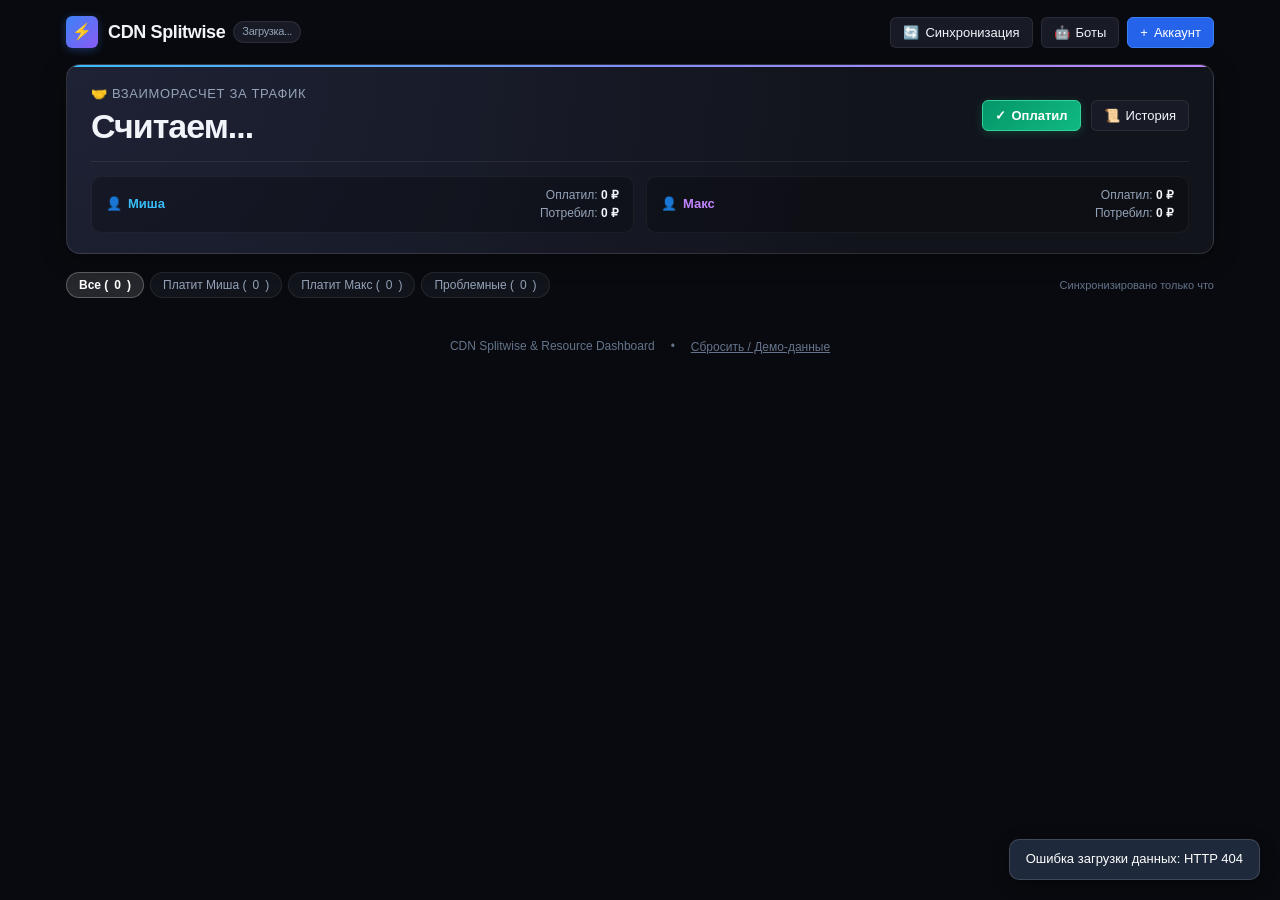
==== app/static/index.html @ 2ca93904 "feat: initial release of CDN Splitwise & Resource Dashboard" ====
<!DOCTYPE html>
<html lang="ru">
<head>
  <meta charset="UTF-8">
  <meta name="viewport" content="width=device-width, initial-scale=1.0, maximum-scale=1.0, user-scalable=no">
  <title>CDN Splitwise & Resource Dashboard</title>
  <style>
    :root {
      --bg: #090a0f;
      --card-bg: #12141c;
      --card-subtle: #181b26;
      --border: rgba(255, 255, 255, 0.08);
      --border-hover: rgba(255, 255, 255, 0.16);
      --text: #f1f5f9;
      --text-muted: #94a3b8;
      --text-dim: #64748b;
      --misha: #38bdf8;
      --misha-bg: rgba(56, 189, 248, 0.12);
      --misha-border: rgba(56, 189, 248, 0.3);
      --max: #c084fc;
      --max-bg: rgba(192, 132, 252, 0.12);
      --max-border: rgba(192, 132, 252, 0.3);
      --split: #94a3b8;
      --split-bg: rgba(148, 163, 184, 0.12);
      --green: #22c55e;
      --green-bg: rgba(34, 197, 94, 0.12);
      --red: #ef4444;
      --red-bg: rgba(239, 68, 68, 0.12);
      --amber: #f59e0b;
      --amber-bg: rgba(245, 158, 11, 0.12);
      --radius-sm: 6px;
      --radius-md: 10px;
      --radius-lg: 14px;
      --font-mono: ui-monospace, SFMono-Regular, Menlo, Monaco, Consolas, monospace;
    }

    * {
      box-sizing: border-box;
      margin: 0;
      padding: 0;
      -webkit-tap-highlight-color: transparent;
    }

    body {
      background-color: var(--bg);
      color: var(--text);
      font-family: -apple-system, BlinkMacSystemFont, "Segoe UI", Roboto, Helvetica, Arial, sans-serif;
      font-size: 14px;
      line-height: 1.45;
      min-height: 100vh;
      display: flex;
      flex-direction: column;
      overflow-x: hidden;
    }

    .num {
      font-variant-numeric: tabular-nums;
      font-feature-settings: "tnum";
    }

    /* Container */
    .app-container {
      max-width: 1180px;
      margin: 0 auto;
      padding: 16px;
      width: 100%;
      flex: 1;
    }

    @media (max-width: 640px) {
      .app-container {
        padding: 10px;
      }
    }

    /* Header */
    header {
      display: flex;
      justify-content: space-between;
      align-items: center;
      margin-bottom: 16px;
      gap: 12px;
      flex-wrap: wrap;
    }

    .brand {
      display: flex;
      align-items: center;
      gap: 10px;
    }

    .brand-icon {
      width: 32px;
      height: 32px;
      border-radius: var(--radius-sm);
      background: linear-gradient(135deg, #3b82f6, #8b5cf6);
      display: flex;
      align-items: center;
      justify-content: center;
      font-weight: 700;
      font-size: 16px;
      color: #fff;
      box-shadow: 0 2px 8px rgba(59, 130, 246, 0.35);
    }

    .brand-title {
      font-size: 18px;
      font-weight: 700;
      letter-spacing: -0.02em;
      display: flex;
      align-items: center;
      gap: 8px;
    }

    .brand-badge {
      font-size: 11px;
      font-weight: 500;
      background: var(--card-subtle);
      border: 1px solid var(--border);
      color: var(--text-muted);
      padding: 2px 8px;
      border-radius: 12px;
    }

    .header-actions {
      display: flex;
      align-items: center;
      gap: 8px;
    }

    button {
      background: var(--card-subtle);
      color: var(--text);
      border: 1px solid var(--border);
      border-radius: var(--radius-sm);
      padding: 7px 12px;
      font-size: 13px;
      font-weight: 500;
      cursor: pointer;
      display: inline-flex;
      align-items: center;
      gap: 6px;
      transition: all 0.15s ease;
      white-space: nowrap;
      user-select: none;
    }

    button:hover {
      background: rgba(255, 255, 255, 0.08);
      border-color: var(--border-hover);
    }

    button:active {
      transform: scale(0.98);
    }

    button.btn-primary {
      background: #2563eb;
      border-color: #3b82f6;
      color: #fff;
    }

    button.btn-primary:hover {
      background: #1d4ed8;
    }

    button.btn-settle {
      background: linear-gradient(135deg, #059669, #10b981);
      border-color: #34d399;
      color: #fff;
      font-weight: 600;
      box-shadow: 0 2px 10px rgba(16, 185, 129, 0.25);
    }

    button.btn-settle:hover {
      background: linear-gradient(135deg, #047857, #059669);
    }

    button.btn-danger {
      background: var(--red-bg);
      border-color: rgba(239, 68, 68, 0.3);
      color: var(--red);
    }

    button.btn-sm {
      padding: 4px 8px;
      font-size: 12px;
    }

    /* Top Hero Splitwise Widget */
    .splitwise-hero {
      background: radial-gradient(circle at top left, #1e2235, #12141c 70%);
      border: 1px solid rgba(255, 255, 255, 0.12);
      border-radius: var(--radius-lg);
      padding: 20px 24px;
      margin-bottom: 18px;
      box-shadow: 0 4px 24px rgba(0, 0, 0, 0.35);
      position: relative;
      overflow: hidden;
    }

    .splitwise-hero::before {
      content: "";
      position: absolute;
      top: 0;
      left: 0;
      right: 0;
      height: 2px;
      background: linear-gradient(90deg, #38bdf8, #818cf8, #c084fc);
    }

    .hero-main {
      display: flex;
      justify-content: space-between;
      align-items: center;
      flex-wrap: wrap;
      gap: 16px;
      margin-bottom: 16px;
    }

    .hero-debt-label {
      font-size: 13px;
      text-transform: uppercase;
      letter-spacing: 0.05em;
      color: var(--text-muted);
      margin-bottom: 4px;
      display: flex;
      align-items: center;
      gap: 6px;
    }

    .hero-debt-amount {
      font-size: 34px;
      font-weight: 800;
      letter-spacing: -0.03em;
      line-height: 1.1;
      display: flex;
      align-items: baseline;
      gap: 8px;
    }

    .hero-debt-amount.misha-pays {
      color: var(--misha);
    }

    .hero-debt-amount.max-pays {
      color: var(--max);
    }

    .hero-debt-amount.settled {
      color: var(--green);
    }

    .hero-actions {
      display: flex;
      align-items: center;
      gap: 10px;
    }

    .hero-stats-row {
      display: grid;
      grid-template-columns: repeat(auto-fit, minmax(220px, 1fr));
      gap: 12px;
      padding-top: 14px;
      border-top: 1px solid rgba(255, 255, 255, 0.07);
    }

    .hero-stat-card {
      background: rgba(0, 0, 0, 0.25);
      border: 1px solid rgba(255, 255, 255, 0.05);
      border-radius: var(--radius-md);
      padding: 10px 14px;
      display: flex;
      justify-content: space-between;
      align-items: center;
    }

    .stat-owner {
      font-size: 13px;
      font-weight: 600;
      display: flex;
      align-items: center;
      gap: 6px;
    }

    .stat-owner.misha { color: var(--misha); }
    .stat-owner.max { color: var(--max); }

    .stat-details {
      text-align: right;
      font-size: 12px;
      color: var(--text-muted);
    }

    .stat-details strong {
      color: var(--text);
      font-weight: 600;
    }

    /* Filters Bar */
    .filters-bar {
      display: flex;
      justify-content: space-between;
      align-items: center;
      margin-bottom: 14px;
      gap: 8px;
      flex-wrap: wrap;
    }

    .filter-pills {
      display: flex;
      gap: 6px;
      overflow-x: auto;
      padding-bottom: 2px;
    }

    .pill-btn {
      background: var(--card-bg);
      border: 1px solid var(--border);
      border-radius: 20px;
      padding: 5px 12px;
      font-size: 12px;
      color: var(--text-muted);
      cursor: pointer;
      transition: all 0.15s ease;
    }

    .pill-btn:hover {
      color: var(--text);
      border-color: var(--border-hover);
    }

    .pill-btn.active {
      background: rgba(255, 255, 255, 0.12);
      border-color: rgba(255, 255, 255, 0.25);
      color: #fff;
      font-weight: 600;
    }

    /* Account Cards */
    .accounts-list {
      display: flex;
      flex-direction: column;
      gap: 16px;
    }

    .account-card {
      background: var(--card-bg);
      border: 1px solid var(--border);
      border-radius: var(--radius-lg);
      padding: 16px 18px;
      transition: border-color 0.15s ease, box-shadow 0.15s ease;
    }

    .account-card:hover {
      border-color: var(--border-hover);
    }

    .account-card.low-balance-alert {
      border-color: rgba(245, 158, 11, 0.4);
      box-shadow: 0 0 15px rgba(245, 158, 11, 0.08);
    }

    .account-header {
      display: flex;
      justify-content: space-between;
      align-items: flex-start;
      gap: 12px;
      margin-bottom: 12px;
      flex-wrap: wrap;
    }

    .account-identity {
      display: flex;
      align-items: center;
      gap: 10px;
    }

    .provider-dot {
      width: 12px;
      height: 12px;
      border-radius: 50%;
      flex-shrink: 0;
    }

    .account-title {
      font-size: 15px;
      font-weight: 600;
      color: var(--text);
      display: flex;
      align-items: center;
      gap: 8px;
    }

    .account-sub {
      font-size: 12px;
      color: var(--text-dim);
      font-family: var(--font-mono);
    }

    .account-badges {
      display: flex;
      align-items: center;
      gap: 8px;
      flex-wrap: wrap;
    }

    .badge {
      display: inline-flex;
      align-items: center;
      gap: 4px;
      font-size: 12px;
      padding: 3px 8px;
      border-radius: var(--radius-sm);
      font-weight: 500;
    }

    .badge-balance {
      background: rgba(255, 255, 255, 0.06);
      border: 1px solid var(--border);
      color: var(--text);
    }

    .badge-balance.low-balance {
      background: var(--amber-bg);
      border-color: rgba(245, 158, 11, 0.4);
      color: var(--amber);
      font-weight: 600;
    }

    .badge-free-tier {
      background: rgba(34, 197, 94, 0.08);
      border: 1px solid rgba(34, 197, 94, 0.25);
      color: #4ade80;
    }

    /* Payer Selector Toggle */
    .payer-toggle {
      display: inline-flex;
      background: rgba(0, 0, 0, 0.35);
      border: 1px solid var(--border);
      border-radius: var(--radius-sm);
      padding: 2px;
      align-items: center;
      font-size: 12px;
    }

    .payer-toggle-label {
      padding: 0 6px;
      color: var(--text-dim);
      font-size: 11px;
    }

    .payer-opt {
      padding: 3px 8px;
      border-radius: 4px;
      cursor: pointer;
      color: var(--text-muted);
      transition: all 0.12s ease;
      user-select: none;
    }

    .payer-opt.active.misha {
      background: var(--misha-bg);
      color: var(--misha);
      font-weight: 600;
    }

    .payer-opt.active.max {
      background: var(--max-bg);
      color: var(--max);
      font-weight: 600;
    }

    /* Card Mini Stats Row */
    .account-stats-bar {
      display: flex;
      justify-content: space-between;
      align-items: center;
      background: rgba(0, 0, 0, 0.2);
      border-radius: var(--radius-sm);
      padding: 8px 12px;
      margin-bottom: 12px;
      font-size: 12px;
      color: var(--text-muted);
      flex-wrap: wrap;
      gap: 8px;
    }

    .progress-bar-wrap {
      width: 100px;
      height: 5px;
      background: rgba(255, 255, 255, 0.1);
      border-radius: 3px;
      overflow: hidden;
      display: inline-block;
      vertical-align: middle;
      margin-left: 6px;
    }

    .progress-bar-fill {
      height: 100%;
      background: #4ade80;
      border-radius: 3px;
    }

    .progress-bar-fill.over {
      background: #f59e0b;
    }

    /* Resources Table / List */
    .resources-list {
      display: flex;
      flex-direction: column;
      gap: 6px;
    }

    .resource-row {
      background: var(--card-subtle);
      border: 1px solid var(--border);
      border-radius: var(--radius-md);
      padding: 10px 12px;
      display: flex;
      justify-content: space-between;
      align-items: center;
      gap: 12px;
      transition: all 0.12s ease;
    }

    .resource-row:hover {
      border-color: var(--border-hover);
      background: rgba(255, 255, 255, 0.04);
    }

    .res-info {
      display: flex;
      flex-direction: column;
      gap: 2px;
      min-width: 0;
      flex: 1;
    }

    .res-domain-line {
      display: flex;
      align-items: center;
      gap: 8px;
      font-size: 13px;
      font-weight: 600;
      color: var(--text);
    }

    .res-status-dot {
      display: inline-flex;
      align-items: center;
      gap: 4px;
      font-size: 11px;
      padding: 1px 6px;
      border-radius: 10px;
      font-family: var(--font-mono);
      font-weight: 500;
    }

    .res-status-dot.up {
      background: var(--green-bg);
      color: var(--green);
    }

    .res-status-dot.down {
      background: var(--red-bg);
      color: var(--red);
    }

    .res-status-dot.unknown {
      background: rgba(255, 255, 255, 0.08);
      color: var(--text-dim);
    }

    .res-cname {
      font-size: 11px;
      color: var(--text-dim);
      font-family: var(--font-mono);
      overflow: hidden;
      text-overflow: ellipsis;
      white-space: nowrap;
    }

    .res-billing-meta {
      display: flex;
      flex-direction: column;
      align-items: flex-end;
      gap: 2px;
      min-width: 110px;
      text-align: right;
    }

    .res-traffic {
      font-size: 13px;
      font-weight: 600;
      color: var(--text);
    }

    .res-cost {
      font-size: 12px;
      color: var(--text-muted);
    }

    .res-cost.free-tier {
      color: #4ade80;
    }

    /* 1-Tap Consumer Segmented Control */
    .consumer-segmented {
      display: inline-flex;
      background: rgba(0, 0, 0, 0.4);
      border: 1px solid var(--border);
      border-radius: var(--radius-sm);
      padding: 2px;
      gap: 2px;
    }

    .consumer-btn {
      background: transparent;
      border: none;
      border-radius: 4px;
      padding: 4px 8px;
      font-size: 11px;
      font-weight: 500;
      color: var(--text-muted);
      cursor: pointer;
      transition: all 0.12s ease;
    }

    .consumer-btn:hover {
      color: var(--text);
    }

    .consumer-btn.active.misha {
      background: var(--misha-bg);
      color: var(--misha);
      font-weight: 600;
      border: 1px solid var(--misha-border);
    }

    .consumer-btn.active.split {
      background: rgba(255, 255, 255, 0.12);
      color: #fff;
      font-weight: 600;
      border: 1px solid rgba(255, 255, 255, 0.2);
    }

    .consumer-btn.active.max {
      background: var(--max-bg);
      color: var(--max);
      font-weight: 600;
      border: 1px solid var(--max-border);
    }

    .res-actions {
      display: flex;
      align-items: center;
      gap: 4px;
    }

    .icon-btn {
      background: transparent;
      border: none;
      padding: 6px;
      border-radius: 4px;
      color: var(--text-dim);
      cursor: pointer;
    }

    .icon-btn:hover {
      background: rgba(255, 255, 255, 0.08);
      color: var(--text);
    }

    /* Responsive adjustments for mobile */
    @media (max-width: 768px) {
      .hero-debt-amount {
        font-size: 26px;
      }
      .resource-row {
        flex-direction: column;
        align-items: stretch;
        gap: 8px;
      }
      .res-bottom-row {
        display: flex;
        justify-content: space-between;
        align-items: center;
      }
      .res-billing-meta {
        align-items: flex-start;
        text-align: left;
      }
    }

    /* Modals & Bottom Sheets */
    .modal-overlay {
      position: fixed;
      inset: 0;
      background: rgba(0, 0, 0, 0.7);
      backdrop-filter: blur(4px);
      display: flex;
      justify-content: center;
      align-items: center;
      z-index: 1000;
      opacity: 0;
      pointer-events: none;
      transition: opacity 0.2s ease;
      padding: 16px;
    }

    .modal-overlay.open {
      opacity: 1;
      pointer-events: auto;
    }

    .modal-card {
      background: #141724;
      border: 1px solid rgba(255, 255, 255, 0.12);
      border-radius: var(--radius-lg);
      width: 100%;
      max-width: 540px;
      max-height: 90vh;
      overflow-y: auto;
      box-shadow: 0 10px 30px rgba(0, 0, 0, 0.5);
      display: flex;
      flex-direction: column;
    }

    @media (max-width: 640px) {
      .modal-overlay {
        align-items: flex-end;
        padding: 0;
      }
      .modal-card {
        max-width: 100%;
        border-bottom-left-radius: 0;
        border-bottom-right-radius: 0;
        max-height: 85vh;
      }
    }

    .modal-header {
      padding: 16px 20px;
      border-bottom: 1px solid var(--border);
      display: flex;
      justify-content: space-between;
      align-items: center;
    }

    .modal-title {
      font-size: 16px;
      font-weight: 700;
      color: var(--text);
    }

    .modal-body {
      padding: 20px;
      display: flex;
      flex-direction: column;
      gap: 14px;
    }

    .modal-footer {
      padding: 14px 20px;
      border-top: 1px solid var(--border);
      display: flex;
      justify-content: flex-end;
      gap: 10px;
      background: rgba(0, 0, 0, 0.2);
    }

    /* Forms */
    .form-group {
      display: flex;
      flex-direction: column;
      gap: 6px;
    }

    .form-group label {
      font-size: 12px;
      font-weight: 600;
      color: var(--text-muted);
    }

    .form-control {
      background: #0b0d14;
      border: 1px solid var(--border);
      border-radius: var(--radius-sm);
      padding: 8px 12px;
      color: var(--text);
      font-size: 13px;
      font-family: inherit;
      outline: none;
      transition: border-color 0.15s ease;
    }

    .form-control:focus {
      border-color: #3b82f6;
    }

    .form-row {
      display: grid;
      grid-template-columns: 1fr 1fr;
      gap: 12px;
    }

    @media (max-width: 480px) {
      .form-row {
        grid-template-columns: 1fr;
      }
    }

    .checkbox-label {
      display: flex;
      align-items: center;
      gap: 8px;
      font-size: 13px;
      color: var(--text);
      cursor: pointer;
    }

    /* Expandable Provider Help Accordion */
    .provider-help-box {
      background: rgba(37, 99, 235, 0.08);
      border: 1px solid rgba(59, 130, 246, 0.25);
      border-radius: var(--radius-md);
      overflow: hidden;
      margin-top: 4px;
    }

    .provider-help-toggle {
      width: 100%;
      background: transparent;
      border: none;
      padding: 10px 14px;
      font-size: 12px;
      font-weight: 600;
      color: #60a5fa;
      display: flex;
      justify-content: space-between;
      align-items: center;
      cursor: pointer;
    }

    .provider-help-content {
      padding: 0 14px 14px 14px;
      font-size: 12px;
      line-height: 1.5;
      color: #cbd5e1;
    }

    .provider-help-content ol {
      padding-left: 18px;
      margin: 8px 0;
    }

    .provider-help-content li {
      margin-bottom: 4px;
    }

    .provider-link-btn {
      display: inline-flex;
      align-items: center;
      gap: 4px;
      color: #38bdf8;
      text-decoration: none;
      font-weight: 500;
      margin-top: 6px;
    }

    .provider-link-btn:hover {
      text-decoration: underline;
    }

    /* History & Bot Cards */
    .history-item, .bot-item {
      background: var(--card-subtle);
      border: 1px solid var(--border);
      border-radius: var(--radius-md);
      padding: 12px 14px;
      display: flex;
      justify-content: space-between;
      align-items: center;
      gap: 10px;
    }

    /* Toast Notification */
    #toast {
      position: fixed;
      bottom: 20px;
      right: 20px;
      background: #1e293b;
      border: 1px solid rgba(255, 255, 255, 0.15);
      color: #fff;
      padding: 10px 16px;
      border-radius: var(--radius-md);
      font-size: 13px;
      box-shadow: 0 4px 16px rgba(0, 0, 0, 0.4);
      z-index: 2000;
      opacity: 0;
      transform: translateY(10px);
      transition: all 0.2s ease;
      pointer-events: none;
    }

    #toast.show {
      opacity: 1;
      transform: translateY(0);
      pointer-events: auto;
    }

    .footer {
      text-align: center;
      padding: 24px 0 16px 0;
      font-size: 12px;
      color: var(--text-dim);
      display: flex;
      justify-content: center;
      align-items: center;
      gap: 16px;
      flex-wrap: wrap;
    }

    .footer a, .footer button {
      color: var(--text-dim);
      background: transparent;
      border: none;
      font-size: 12px;
      padding: 0;
      cursor: pointer;
      text-decoration: underline;
    }

    .footer button:hover {
      color: var(--text);
    }
  </style>
</head>
<body>

<div class="app-container">
  <!-- Header -->
  <header>
    <div class="brand">
      <div class="brand-icon">⚡</div>
      <div class="brand-title">
        CDN Splitwise
        <span class="brand-badge num" id="header-stats">Загрузка...</span>
      </div>
    </div>
    <div class="header-actions">
      <button id="btn-sync-all" title="Обновить балансы и CDN здоровье">
        <span>🔄</span> <span class="hide-mobile">Синхронизация</span>
      </button>
      <button id="btn-open-telegram" title="Настройки Telegram ботов">
        <span>🤖</span> <span>Боты</span> <span class="badge" id="tg-count-badge" style="display:none;">0</span>
      </button>
      <button class="btn-primary" id="btn-add-account">
        <span>+</span> <span>Аккаунт</span>
      </button>
    </div>
  </header>

  <!-- Top Hero Splitwise Widget -->
  <section class="splitwise-hero" id="splitwise-widget">
    <div class="hero-main">
      <div>
        <div class="hero-debt-label">
          <span>🤝 Взаиморасчет за трафик</span>
        </div>
        <div class="hero-debt-amount num" id="hero-debt-display">
          Считаем...
        </div>
      </div>
      <div class="hero-actions">
        <button class="btn-settle" id="btn-settle-up" title="Зафиксировать счетчики и закрыть долг">
          <span>✓</span> <span>Оплатил</span>
        </button>
        <button id="btn-open-history" title="История взаимозачетов и отмена">
          <span>📜</span> <span>История</span>
        </button>
      </div>
    </div>

    <!-- Stats Breakdown for Misha & Max -->
    <div class="hero-stats-row">
      <div class="hero-stat-card">
        <div class="stat-owner misha">
          <span>👤</span> <span>Миша</span>
        </div>
        <div class="stat-details num">
          <div>Оплатил: <strong id="misha-paid-stat">0 ₽</strong></div>
          <div>Потребил: <strong id="misha-consumed-stat">0 ₽</strong></div>
        </div>
      </div>
      <div class="hero-stat-card">
        <div class="stat-owner max">
          <span>👤</span> <span>Макс</span>
        </div>
        <div class="stat-details num">
          <div>Оплатил: <strong id="max-paid-stat">0 ₽</strong></div>
          <div>Потребил: <strong id="max-consumed-stat">0 ₽</strong></div>
        </div>
      </div>
    </div>
  </section>

  <!-- Filters Bar -->
  <div class="filters-bar">
    <div class="filter-pills" id="filter-pills">
      <button class="pill-btn active" data-filter="all">Все (<span id="count-all">0</span>)</button>
      <button class="pill-btn" data-filter="misha">Платит Миша (<span id="count-misha">0</span>)</button>
      <button class="pill-btn" data-filter="max">Платит Макс (<span id="count-max">0</span>)</button>
      <button class="pill-btn" data-filter="problem">Проблемные (<span id="count-problem">0</span>)</button>
    </div>
    <div style="font-size: 11px; color: var(--text-dim);" id="last-sync-time">
      Синхронизировано только что
    </div>
  </div>

  <!-- Accounts List -->
  <main class="accounts-list" id="accounts-container">
    <!-- Populated dynamically via JS -->
  </main>

  <footer class="footer">
    <span>CDN Splitwise & Resource Dashboard</span>
    <span>•</span>
    <button id="btn-seed-demo">Сбросить / Демо-данные</button>
  </footer>
</div>

<!-- ================= MODALS ================= -->

<!-- 1. Add / Edit Account Modal -->
<div class="modal-overlay" id="modal-account">
  <div class="modal-card">
    <div class="modal-header">
      <div class="modal-title" id="modal-account-title">Добавить аккаунт CDN</div>
      <button class="icon-btn" onclick="closeModal('modal-account')">✕</button>
    </div>
    <div class="modal-body">
      <form id="form-account">
        <input type="hidden" id="acc-form-id">
        
        <div class="form-group">
          <label>Провайдер CDN</label>
          <select class="form-control" id="acc-provider" required></select>
        </div>

        <div class="form-row">
          <div class="form-group">
            <label>Название аккаунта</label>
            <input type="text" class="form-control" id="acc-name" placeholder="Selectel Основной" required>
          </div>
          <div class="form-group">
            <label>Кто оплачивает счет</label>
            <select class="form-control" id="acc-payer">
              <option value="misha">Миша</option>
              <option value="max">Макс</option>
            </select>
          </div>
        </div>

        <!-- Dynamic Credential Fields -->
        <div id="acc-credentials-fields" style="display:flex; flex-direction:column; gap:10px;"></div>

        <!-- Interactive (?) Provider Help Accordion -->
        <div class="provider-help-box" id="provider-help-box">
          <button type="button" class="provider-help-toggle" id="btn-toggle-provider-help">
            <span>❓ Как получить API-ключ / токен</span>
            <span id="help-toggle-arrow">▼</span>
          </button>
          <div class="provider-help-content" id="provider-help-content" style="display: none;">
            <!-- Rendered from provider metadata -->
          </div>
        </div>

        <!-- Tariffs & Free Tier Settings -->
        <div class="form-row">
          <div class="form-group">
            <label>Бесплатный трафик (Free Tier ГБ)</label>
            <input type="number" step="0.1" class="form-control num" id="acc-free-tier" value="0.0">
          </div>
          <div class="form-group">
            <label>Цена за ГБ сверх Free Tier (₽)</label>
            <input type="number" step="0.01" class="form-control num" id="acc-price-per-gb" value="1.50">
          </div>
        </div>

        <div class="form-row">
          <div class="form-group">
            <label>Абонентская плата (₽/мес)</label>
            <input type="number" step="1" class="form-control num" id="acc-package-cost" value="0">
          </div>
          <div class="form-group">
            <label>Порог низкого баланса (₽)</label>
            <input type="number" step="1" class="form-control num" id="acc-threshold" value="200">
          </div>
        </div>

        <div class="form-group">
          <label class="checkbox-label">
            <input type="checkbox" id="acc-ignore-bonus">
            <span>Не учитывать в долг, если оплачено бонусами (0 ₽)</span>
          </label>
        </div>

        <div id="api-test-status" style="font-size: 12px; margin-top: 4px; display: none;"></div>
      </form>
    </div>
    <div class="modal-footer">
      <button type="button" id="btn-test-account-api">⚡ Проверить API</button>
      <button type="button" onclick="closeModal('modal-account')">Отмена</button>
      <button type="button" class="btn-primary" id="btn-save-account">Сохранить</button>
    </div>
  </div>
</div>

<!-- 2. Add / Edit CDN Resource Modal -->
<div class="modal-overlay" id="modal-resource">
  <div class="modal-card">
    <div class="modal-header">
      <div class="modal-title" id="modal-resource-title">CDN Ресурс</div>
      <button class="icon-btn" onclick="closeModal('modal-resource')">✕</button>
    </div>
    <div class="modal-body">
      <form id="form-resource">
        <input type="hidden" id="res-form-id">
        <input type="hidden" id="res-form-account-id">

        <div class="form-group">
          <label>Домен (например, cdn.mysite.ru)</label>
          <input type="text" class="form-control" id="res-domain" placeholder="api-data.sreda.cc" required>
        </div>

        <div class="form-group">
          <label>CNAME провайдера (опционально)</label>
          <input type="text" class="form-control" id="res-cname" placeholder="cname.selectelcdn.ru">
        </div>

        <div class="form-row">
          <div class="form-group">
            <label>Потребитель (Splitwise)</label>
            <select class="form-control" id="res-consumer">
              <option value="split">50/50 (Миша и Макс)</option>
              <option value="misha">Миша (100%)</option>
              <option value="max">Макс (100%)</option>
            </select>
          </div>
          <div class="form-group">
            <label>Трафик за период (ГБ)</label>
            <input type="number" step="0.1" class="form-control num" id="res-traffic" value="0.0">
          </div>
        </div>

        <div class="form-row">
          <div class="form-group">
            <label>Путь для Healthcheck</label>
            <input type="text" class="form-control" id="res-check-path" value="/" placeholder="/">
          </div>
          <div class="form-group">
            <label>Ожидаемые HTTP коды</label>
            <input type="text" class="form-control" id="res-expected-codes" value="200,204,301,302,400,404">
          </div>
        </div>
      </form>
    </div>
    <div class="modal-footer">
      <button type="button" onclick="closeModal('modal-resource')">Отмена</button>
      <button type="button" class="btn-primary" id="btn-save-resource">Сохранить</button>
    </div>
  </div>
</div>

<!-- 3. Telegram Multi-Bot Modal -->
<div class="modal-overlay" id="modal-telegram">
  <div class="modal-card">
    <div class="modal-header">
      <div class="modal-title">🤖 Настройки Telegram Ботов</div>
      <button class="icon-btn" onclick="closeModal('modal-telegram')">✕</button>
    </div>
    <div class="modal-body">
      <div id="telegram-bots-list" style="display:flex; flex-direction:column; gap:8px;"></div>

      <div style="border-top:1px solid var(--border); padding-top:14px; margin-top:6px;">
        <div style="font-weight: 700; font-size: 13px; margin-bottom: 10px;">Добавить Telegram бота</div>
        <form id="form-telegram" style="display:flex; flex-direction:column; gap:10px;">
          <input type="hidden" id="tg-form-id">
          
          <div class="form-row">
            <div class="form-group">
              <label>Имя бота / Назначение</label>
              <input type="text" class="form-control" id="tg-name" placeholder="DevOps Alert Bot" required>
            </div>
            <div class="form-group">
              <label>Кому слать (Фильтр владельца)</label>
              <select class="form-control" id="tg-filter-owner">
                <option value="all">Все уведомления</option>
                <option value="misha">Только аккаунты Миши</option>
                <option value="max">Только аккаунты Макса</option>
              </select>
            </div>
          </div>

          <div class="form-group">
            <label>Bot Token (@BotFather)</label>
            <input type="password" class="form-control" id="tg-token" placeholder="123456789:ABCdefGhIJKlmNoPQRstuVWxyz" required>
          </div>

          <div class="form-group">
            <label>Chat ID (ID чата или группы)</label>
            <input type="text" class="form-control" id="tg-chat-id" placeholder="-100123456789 или 987654321" required>
          </div>

          <div style="display:flex; flex-direction:column; gap:6px; margin-top:4px;">
            <label class="checkbox-label">
              <input type="checkbox" id="tg-notify-cdn-down" checked>
              <span>🚨 Падение доступности CDN</span>
            </label>
            <label class="checkbox-label">
              <input type="checkbox" id="tg-notify-low-balance" checked>
              <span>⚠️ Низкий баланс аккаунта</span>
            </label>
            <label class="checkbox-label">
              <input type="checkbox" id="tg-notify-api-error" checked>
              <span>❌ Ошибки синхронизации API</span>
            </label>
            <label class="checkbox-label">
              <input type="checkbox" id="tg-notify-settlement" checked>
              <span>✅ Взаимозачет («Оплатил»)</span>
            </label>
          </div>

          <button type="button" class="btn-primary" id="btn-save-telegram" style="margin-top:6px;">
            Сохранить бота
          </button>
        </form>
      </div>
    </div>
    <div class="modal-footer">
      <button type="button" onclick="closeModal('modal-telegram')">Закрыть</button>
    </div>
  </div>
</div>

<!-- 4. Settlement History Modal -->
<div class="modal-overlay" id="modal-history">
  <div class="modal-card">
    <div class="modal-header">
      <div class="modal-title">📜 История взаиморасчетов</div>
      <button class="icon-btn" onclick="closeModal('modal-history')">✕</button>
    </div>
    <div class="modal-body">
      <div id="history-list" style="display:flex; flex-direction:column; gap:10px;"></div>
    </div>
    <div class="modal-footer">
      <button type="button" onclick="closeModal('modal-history')">Закрыть</button>
    </div>
  </div>
</div>

<div id="toast"></div>

<!-- ================= JAVASCRIPT APP ================= -->
<script>
  let state = {
    dashboard: null,
    providers: [],
    currentFilter: 'all',
  };

  const API = {
    async get(url) {
      const r = await fetch(url);
      if (!r.ok) throw new Error(`HTTP ${r.status}`);
      return r.json();
    },
    async post(url, body = {}) {
      const r = await fetch(url, {
        method: 'POST',
        headers: { 'Content-Type': 'application/json' },
        body: JSON.stringify(body)
      });
      if (!r.ok) {
        const err = await r.json().catch(() => ({}));
        throw new Error(err.detail || `HTTP ${r.status}`);
      }
      return r.json();
    },
    async put(url, body = {}) {
      const r = await fetch(url, {
        method: 'PUT',
        headers: { 'Content-Type': 'application/json' },
        body: JSON.stringify(body)
      });
      if (!r.ok) {
        const err = await r.json().catch(() => ({}));
        throw new Error(err.detail || `HTTP ${r.status}`);
      }
      return r.json();
    },
    async patch(url, body = {}) {
      const r = await fetch(url, {
        method: 'PATCH',
        headers: { 'Content-Type': 'application/json' },
        body: JSON.stringify(body)
      });
      if (!r.ok) throw new Error(`HTTP ${r.status}`);
      return r.json();
    },
    async del(url) {
      const r = await fetch(url, { method: 'DELETE' });
      if (!r.ok) throw new Error(`HTTP ${r.status}`);
      return r.json();
    }
  };

  function showToast(msg) {
    const t = document.getElementById('toast');
    t.innerText = msg;
    t.classList.add('show');
    setTimeout(() => t.classList.remove('show'), 3500);
  }

  function openModal(id) {
    document.getElementById(id).classList.add('open');
  }

  function closeModal(id) {
    document.getElementById(id).classList.remove('open');
  }

  function formatMoney(amount) {
    return new Intl.NumberFormat('ru-RU', {
      minimumFractionDigits: 2,
      maximumFractionDigits: 2
    }).format(amount) + ' ₽';
  }

  // Initial Load
  async function init() {
    try {
      const [dash, provs] = await Promise.all([
        API.get('/api/dashboard'),
        API.get('/api/providers')
      ]);
      state.dashboard = dash;
      state.providers = provs;
      renderApp();
      setupEventListeners();
      loadTelegramCount();
    } catch (e) {
      console.error(e);
      showToast('Ошибка загрузки данных: ' + e.message);
    }
  }

  async function refreshDashboard() {
    try {
      state.dashboard = await API.get('/api/dashboard');
      renderApp();
    } catch (e) {
      console.error(e);
    }
  }

  async function loadTelegramCount() {
    try {
      const bots = await API.get('/api/telegram');
      const b = document.getElementById('tg-count-badge');
      if (bots.length > 0) {
        b.innerText = bots.length;
        b.style.display = 'inline-flex';
      } else {
        b.style.display = 'none';
      }
    } catch(e) {}
  }

  // Render Top Hero & Cards
  function renderApp() {
    if (!state.dashboard) return;
    const { splitwise, accounts } = state.dashboard;

    // Header Badge
    document.getElementById('header-stats').innerText = `${splitwise.total_resources_count} CDN · ${accounts.length} акк.`;

    // Hero Widget
    const debtEl = document.getElementById('hero-debt-display');
    debtEl.className = 'hero-debt-amount num';
    if (splitwise.direction === 'max_owes_misha') {
      debtEl.classList.add('max-pays');
      debtEl.innerHTML = `<span>Макс → Мише:</span> <span>${formatMoney(splitwise.net_balance)}</span>`;
    } else if (splitwise.direction === 'misha_owes_max') {
      debtEl.classList.add('misha-pays');
      debtEl.innerHTML = `<span>Миша → Максу:</span> <span>${formatMoney(Math.abs(splitwise.net_balance))}</span>`;
    } else {
      debtEl.classList.add('settled');
      debtEl.innerHTML = `<span>Все взаиморасчеты закрыты (0 ₽)</span>`;
    }

    document.getElementById('misha-paid-stat').innerText = formatMoney(splitwise.misha_paid_total);
    document.getElementById('misha-consumed-stat').innerText = formatMoney(splitwise.misha_consumed_total);
    document.getElementById('max-paid-stat').innerText = formatMoney(splitwise.max_paid_total);
    document.getElementById('max-consumed-stat').innerText = formatMoney(splitwise.max_consumed_total);

    // Counts for filter pills
    let cntAll = 0, cntMisha = 0, cntMax = 0, cntProblem = 0;
    accounts.forEach(acc => {
      cntAll += acc.resources.length;
      if (acc.payer === 'misha') cntMisha += acc.resources.length;
      if (acc.payer === 'max') cntMax += acc.resources.length;
      acc.resources.forEach(r => {
        if (r.http_status === 'down' || acc.is_low_balance || acc.sync_status === 'error') {
          cntProblem++;
        }
      });
    });

    document.getElementById('count-all').innerText = cntAll;
    document.getElementById('count-misha').innerText = cntMisha;
    document.getElementById('count-max').innerText = cntMax;
    document.getElementById('count-problem').innerText = cntProblem;

    // Render Accounts
    const container = document.getElementById('accounts-container');
    container.innerHTML = '';

    accounts.forEach(acc => {
      // Filter logic
      const provMeta = state.providers.find(p => p.id === acc.provider) || { color: '#6366f1', name: acc.provider };
      
      let filteredResources = acc.resources;
      if (state.currentFilter === 'misha') {
        if (acc.payer !== 'misha') return;
      } else if (state.currentFilter === 'max') {
        if (acc.payer !== 'max') return;
      } else if (state.currentFilter === 'problem') {
        filteredResources = acc.resources.filter(r => r.http_status === 'down' || acc.is_low_balance);
        if (filteredResources.length === 0 && !acc.is_low_balance && acc.sync_status !== 'error') return;
      }

      const card = document.createElement('div');
      card.className = `account-card ${acc.is_low_balance ? 'low-balance-alert' : ''}`;

      // Free tier progress calculation
      let freeTierHtml = '';
      if (acc.free_tier_gb > 0) {
        const pct = Math.min(100, Math.round((acc.free_tier_used_gb / acc.free_tier_gb) * 100));
        const isOver = acc.total_traffic_gb > acc.free_tier_gb;
        freeTierHtml = `
          <span class="badge badge-free-tier" title="Бесплатно ${acc.free_tier_gb} ГБ/мес">
            Free: ${acc.free_tier_used_gb} / ${acc.free_tier_gb} ГБ
            <span class="progress-bar-wrap">
              <span class="progress-bar-fill ${isOver ? 'over' : ''}" style="width: ${pct}%"></span>
            </span>
          </span>
        `;
      } else {
        freeTierHtml = `<span class="badge" style="background:rgba(255,255,255,0.06);">${acc.price_per_gb} ₽/ГБ</span>`;
      }

      // Balance Badge
      const balanceHtml = `
        <span class="badge badge-balance ${acc.is_low_balance ? 'low-balance' : ''}" title="Баланс аккаунта">
          ${acc.is_low_balance ? '⚠️ ' : ''}${formatMoney(acc.balance_rub)}
          ${acc.bonus_balance_rub > 0 ? ` (+${acc.bonus_balance_rub} бонус)` : ''}
        </span>
      `;

      card.innerHTML = `
        <div class="account-header">
          <div class="account-identity">
            <div class="provider-dot" style="background: ${provMeta.color};"></div>
            <div>
              <div class="account-title">
                ${acc.name}
                <span style="font-size:11px; font-weight:normal; color:var(--text-dim); background:rgba(255,255,255,0.06); padding:1px 6px; border-radius:4px;">
                  ${provMeta.name}
                </span>
              </div>
              <div class="account-sub">${acc.account_identifier || 'ID: ' + acc.id}</div>
            </div>
          </div>

          <div class="account-badges">
            ${balanceHtml}
            ${freeTierHtml}

            <!-- 1-Tap Payer Selector -->
            <div class="payer-toggle">
              <span class="payer-toggle-label">Платит:</span>
              <span class="payer-opt ${acc.payer === 'misha' ? 'active misha' : ''}" onclick="toggleAccountPayer('${acc.id}', 'misha')">Миша</span>
              <span class="payer-opt ${acc.payer === 'max' ? 'active max' : ''}" onclick="toggleAccountPayer('${acc.id}', 'max')">Макс</span>
            </div>

            <button class="icon-btn" title="Синхронизировать аккаунт" onclick="syncAccount('${acc.id}')">🔄</button>
            <button class="icon-btn" title="Добавить CDN ресурс" onclick="openAddResourceModal('${acc.id}')">➕</button>
            <button class="icon-btn" title="Редактировать аккаунт" onclick="openEditAccountModal('${acc.id}')">✏️</button>
          </div>
        </div>

        <div class="account-stats-bar">
          <div>
            Трафик: <strong class="num">${acc.total_traffic_gb} ГБ</strong> 
            (Платный: <strong class="num">${acc.billable_traffic_gb} ГБ</strong>)
          </div>
          <div>
            Начислено: <strong class="num">${formatMoney(acc.real_cost_rub)}</strong>
            ${acc.bonus_spend_rub > 0 ? ` <span style="color:#4ade80;">(бонусы: ${formatMoney(acc.bonus_spend_rub)})</span>` : ''}
          </div>
        </div>

        <!-- Resources Rows -->
        <div class="resources-list" id="res-list-${acc.id}"></div>
      `;

      container.appendChild(card);

      const resListEl = card.querySelector(`#res-list-${acc.id}`);
      if (filteredResources.length === 0) {
        resListEl.innerHTML = `<div style="font-size:12px; color:var(--text-dim); padding:8px 0;">Нет активных CDN ресурсов</div>`;
      } else {
        filteredResources.forEach(res => {
          const row = document.createElement('div');
          row.className = 'resource-row';

          // Latency & dot
          let statusDotClass = 'unknown';
          let statusText = '...';
          if (res.http_status === 'up') {
            statusDotClass = 'up';
            statusText = res.http_latency_ms ? `${Math.round(res.http_latency_ms)}ms` : 'UP';
          } else if (res.http_status === 'down') {
            statusDotClass = 'down';
            statusText = res.http_code ? `ERR ${res.http_code}` : 'DOWN';
          }

          // Cost label
          const isFree = res.current_cumulative_cost === 0 && res.total_gb > 0;
          const costLabel = isFree ? '0 ₽ (Free Tier)' : formatMoney(res.current_cumulative_cost);

          row.innerHTML = `
            <div class="res-info">
              <div class="res-domain-line">
                <span class="res-status-dot ${statusDotClass}" title="${res.check_error || 'Доступен'}">
                  ● ${statusText}
                </span>
                <span style="font-family:var(--font-mono);">${res.domain}</span>
              </div>
              <div class="res-cname">${res.cname || 'CNAME не настроен'}</div>
            </div>

            <div class="res-bottom-row" style="display:flex; align-items:center; gap:16px;">
              <div class="res-billing-meta">
                <div class="res-traffic num">${res.total_gb} ГБ</div>
                <div class="res-cost num ${isFree ? 'free-tier' : ''}">${costLabel}</div>
              </div>

              <!-- 1-Tap Consumer Toggle -->
              <div class="consumer-segmented">
                <button class="consumer-btn ${res.consumer === 'misha' ? 'active misha' : ''}" 
                  onclick="updateResourceConsumer('${res.id}', 'misha')">Миша</button>
                <button class="consumer-btn ${res.consumer === 'split' ? 'active split' : ''}" 
                  onclick="updateResourceConsumer('${res.id}', 'split')">50/50</button>
                <button class="consumer-btn ${res.consumer === 'max' ? 'active max' : ''}" 
                  onclick="updateResourceConsumer('${res.id}', 'max')">Макс</button>
              </div>

              <div class="res-actions">
                <button class="icon-btn" title="Проверить HTTP доступность" onclick="pingResource('${res.id}')">⚡</button>
                <button class="icon-btn" title="Редактировать ресурс" onclick="openEditResourceModal('${res.id}')">✏️</button>
                <button class="icon-btn" title="Удалить ресурс" onclick="deleteResource('${res.id}')">🗑️</button>
              </div>
            </div>
          `;
          resListEl.appendChild(row);
        });
      }
    });
  }

  // 1-Tap Consumer Instant Toggle
  async function updateResourceConsumer(resId, consumer) {
    try {
      const res = await API.patch(`/api/resources/${resId}/consumer`, { consumer });
      state.dashboard = res.dashboard;
      renderApp();
      showToast(`Потребитель изменен: ${consumer.toUpperCase()}`);
    } catch (e) {
      showToast('Ошибка изменения потребителя: ' + e.message);
    }
  }

  // 1-Tap Payer Instant Toggle
  async function toggleAccountPayer(accId, payer) {
    try {
      await API.put(`/api/accounts/${accId}`, { payer });
      await refreshDashboard();
      showToast(`Плательщик аккаунта изменен: ${payer.toUpperCase()}`);
    } catch (e) {
      showToast('Ошибка изменения плательщика: ' + e.message);
    }
  }

  // Settle Up ("Оплатил")
  async function settleUp() {
    if (!confirm('Зафиксировать текущие взаиморасчеты («Оплатил»)?\nСчетчики периода будут зафиксированы.')) return;
    try {
      const res = await API.post('/api/settle');
      state.dashboard = res.dashboard;
      renderApp();
      showToast('Взаимозачет успешно закрыт!');
    } catch (e) {
      showToast('Ошибка взаимозачета: ' + e.message);
    }
  }

  // Sync Actions
  async function syncAccount(accId) {
    showToast('Синхронизация аккаунта...');
    try {
      const res = await API.post(`/api/accounts/${accId}/sync`);
      if (res.success) {
        showToast('Аккаунт успешно синхронизирован');
      } else {
        showToast('Ошибка API: ' + res.error);
      }
      await refreshDashboard();
    } catch (e) {
      showToast('Сбой синхронизации: ' + e.message);
    }
  }

  async function syncAll() {
    showToast('Синхронизация всех аккаунтов и пинг CDN...');
    try {
      const res = await API.post('/api/sync/all');
      state.dashboard = res.dashboard;
      renderApp();
      showToast(`Готово: проверено ${res.ping_count} CDN`);
    } catch (e) {
      showToast('Ошибка синхронизации: ' + e.message);
    }
  }

  async function pingResource(resId) {
    try {
      const r = await API.post(`/api/resources/${resId}/ping`);
      showToast(`Статус ${r.domain}: ${r.http_status.toUpperCase()} (${r.http_latency_ms || 0}ms)`);
      await refreshDashboard();
    } catch (e) {
      showToast('Сбой проверки: ' + e.message);
    }
  }

  async function deleteResource(resId) {
    if (!confirm('Удалить этот CDN ресурс?')) return;
    try {
      await API.del(`/api/resources/${resId}`);
      await refreshDashboard();
      showToast('Ресурс удален');
    } catch (e) {
      showToast('Ошибка удаления: ' + e.message);
    }
  }

  // ================= MODAL HANDLERS =================

  // Account Modal
  function openAddAccountModal() {
    document.getElementById('modal-account-title').innerText = 'Добавить аккаунт CDN';
    document.getElementById('acc-form-id').value = '';
    document.getElementById('acc-name').value = '';
    document.getElementById('acc-payer').value = 'misha';
    document.getElementById('acc-free-tier').value = '0.0';
    document.getElementById('acc-price-per-gb').value = '1.50';
    document.getElementById('acc-package-cost').value = '0';
    document.getElementById('acc-threshold').value = '200';
    document.getElementById('acc-ignore-bonus').checked = false;
    document.getElementById('api-test-status').style.display = 'none';

    renderProviderSelect();
    openModal('modal-account');
  }

  function openEditAccountModal(accId) {
    const acc = state.dashboard.accounts.find(a => a.id === accId);
    if (!acc) return;
    document.getElementById('modal-account-title').innerText = 'Редактировать аккаунт CDN';
    document.getElementById('acc-form-id').value = acc.id;
    document.getElementById('acc-name').value = acc.name;
    document.getElementById('acc-payer').value = acc.payer;
    document.getElementById('acc-free-tier').value = acc.free_tier_gb;
    document.getElementById('acc-price-per-gb').value = acc.price_per_gb;
    document.getElementById('acc-package-cost').value = acc.package_cost_rub;
    document.getElementById('acc-threshold').value = acc.low_balance_threshold;
    document.getElementById('acc-ignore-bonus').checked = acc.ignore_bonus;
    document.getElementById('api-test-status').style.display = 'none';

    renderProviderSelect(acc.provider);
    openModal('modal-account');
  }

  function renderProviderSelect(selectedId = null) {
    const select = document.getElementById('acc-provider');
    select.innerHTML = '';
    state.providers.forEach(p => {
      const opt = document.createElement('option');
      opt.value = p.id;
      opt.innerText = p.name;
      if (selectedId ? p.id === selectedId : p.id === 'selectel') opt.selected = true;
      select.appendChild(opt);
    });
    onProviderChange();
  }

  function onProviderChange() {
    const provId = document.getElementById('acc-provider').value;
    const meta = state.providers.find(p => p.id === provId);
    if (!meta) return;

    // Default tariffs if new
    if (!document.getElementById('acc-form-id').value) {
      document.getElementById('acc-free-tier').value = meta.default_free_gb;
      document.getElementById('acc-price-per-gb').value = meta.default_price_per_gb;
    }

    // Dynamic fields
    const fieldsWrap = document.getElementById('acc-credentials-fields');
    fieldsWrap.innerHTML = '';
    meta.fields.forEach(f => {
      const div = document.createElement('div');
      div.className = 'form-group';
      div.innerHTML = `
        <label>${f.label} ${f.required ? '<span style="color:var(--red);">*</span>' : ''}</label>
        <input type="${f.type}" class="form-control" data-cred-key="${f.key}" placeholder="${f.placeholder}" ${f.required ? 'required' : ''}>
        ${f.help ? `<span style="font-size:11px; color:var(--text-dim);">${f.help}</span>` : ''}
      `;
      fieldsWrap.appendChild(div);
    });

    // Instructions Box
    const helpContent = document.getElementById('provider-help-content');
    const stepsHtml = meta.help.steps.map(s => `<li>${s}</li>`).join('');
    helpContent.innerHTML = `
      <div style="font-weight:600; margin-bottom:4px;">${meta.help.title}</div>
      <ol>${stepsHtml}</ol>
      <a href="${meta.help.portal_url}" target="_blank" class="provider-link-btn">
        ${meta.help.portal_label} ↗
      </a>
      ${meta.help.notes ? `<div style="margin-top:6px; color:var(--text-dim); font-size:11px;">💡 ${meta.help.notes}</div>` : ''}
    `;
  }

  async function testAccountApi() {
    const provId = document.getElementById('acc-provider').value;
    const creds = {};
    document.querySelectorAll('#acc-credentials-fields input').forEach(inp => {
      creds[inp.dataset.credKey] = inp.value;
    });

    const statusEl = document.getElementById('api-test-status');
    statusEl.style.display = 'block';
    statusEl.style.color = 'var(--text-muted)';
    statusEl.innerText = 'Проверка подключения к API...';

    try {
      const res = await API.post('/api/accounts/test', { provider: provId, credentials: creds });
      if (res.success) {
        statusEl.style.color = '#4ade80';
        statusEl.innerText = `✓ Успешно! Баланс: ${formatMoney(res.balance_rub)}, CDN доменов: ${res.resources.length}`;
      } else {
        statusEl.style.color = 'var(--red)';
        statusEl.innerText = `✕ Ошибка API: ${res.error}`;
      }
    } catch (e) {
      statusEl.style.color = 'var(--red)';
      statusEl.innerText = `✕ Сбой сети: ${e.message}`;
    }
  }

  async function saveAccount() {
    const accId = document.getElementById('acc-form-id').value;
    const provId = document.getElementById('acc-provider').value;
    const name = document.getElementById('acc-name').value;
    const payer = document.getElementById('acc-payer').value;
    const freeTier = parseFloat(document.getElementById('acc-free-tier').value) || 0;
    const priceGb = parseFloat(document.getElementById('acc-price-per-gb').value) || 0;
    const pkgCost = parseFloat(document.getElementById('acc-package-cost').value) || 0;
    const threshold = parseFloat(document.getElementById('acc-threshold').value) || 200;
    const ignoreBonus = document.getElementById('acc-ignore-bonus').checked;

    const creds = {};
    document.querySelectorAll('#acc-credentials-fields input').forEach(inp => {
      if (inp.value) creds[inp.dataset.credKey] = inp.value;
    });

    const payload = {
      provider: provId,
      name,
      payer,
      free_tier_gb: freeTier,
      price_per_gb: priceGb,
      package_cost_rub: pkgCost,
      low_balance_threshold: threshold,
      ignore_bonus: ignoreBonus,
    };
    if (Object.keys(creds).length > 0) payload.credentials = creds;

    try {
      if (accId) {
        await API.put(`/api/accounts/${accId}`, payload);
        showToast('Аккаунт обновлен');
      } else {
        await API.post('/api/accounts', payload);
        showToast('Аккаунт создан');
      }
      closeModal('modal-account');
      await refreshDashboard();
    } catch (e) {
      showToast('Ошибка сохранения: ' + e.message);
    }
  }

  // CDN Resource Modal
  function openAddResourceModal(accId) {
    document.getElementById('modal-resource-title').innerText = 'Добавить CDN Ресурс';
    document.getElementById('res-form-id').value = '';
    document.getElementById('res-form-account-id').value = accId;
    document.getElementById('res-domain').value = '';
    document.getElementById('res-cname').value = '';
    document.getElementById('res-consumer').value = 'split';
    document.getElementById('res-traffic').value = '0.0';
    document.getElementById('res-check-path').value = '/';
    document.getElementById('res-expected-codes').value = '200,204,301,302,400,404';

    openModal('modal-resource');
  }

  function openEditResourceModal(resId) {
    let target = null;
    state.dashboard.accounts.forEach(a => {
      const r = a.resources.find(x => x.id === resId);
      if (r) target = r;
    });
    if (!target) return;

    document.getElementById('modal-resource-title').innerText = 'Редактировать CDN Ресурс';
    document.getElementById('res-form-id').value = target.id;
    document.getElementById('res-form-account-id').value = target.account_id;
    document.getElementById('res-domain').value = target.domain;
    document.getElementById('res-cname').value = target.cname || '';
    document.getElementById('res-consumer').value = target.consumer;
    document.getElementById('res-traffic').value = target.total_gb;
    document.getElementById('res-check-path').value = target.check_path || '/';
    document.getElementById('res-expected-codes').value = target.expected_codes || '200,204,301,302,400,404';

    openModal('modal-resource');
  }

  async function saveResource() {
    const resId = document.getElementById('res-form-id').value;
    const accId = document.getElementById('res-form-account-id').value;
    const domain = document.getElementById('res-domain').value.trim();
    const cname = document.getElementById('res-cname').value.trim() || null;
    const consumer = document.getElementById('res-consumer').value;
    const totalGb = parseFloat(document.getElementById('res-traffic').value) || 0;
    const checkPath = document.getElementById('res-check-path').value.trim() || '/';
    const expectedCodes = document.getElementById('res-expected-codes').value.trim() || '200,204,301,302,400,404';

    if (!domain) {
      showToast('Укажите домен');
      return;
    }

    try {
      if (resId) {
        await API.put(`/api/resources/${resId}`, {
          domain, cname, consumer, total_gb: totalGb, check_path: checkPath, expected_codes: expectedCodes
        });
        showToast('Ресурс обновлен');
      } else {
        await API.post('/api/resources', {
          account_id: accId, domain, cname, consumer, total_gb: totalGb, check_path: checkPath, expected_codes: expectedCodes
        });
        showToast('Ресурс добавлен');
      }
      closeModal('modal-resource');
      await refreshDashboard();
    } catch (e) {
      showToast('Ошибка сохранения: ' + e.message);
    }
  }

  // Telegram Bots Modal
  async function openTelegramModal() {
    await renderTelegramBots();
    openModal('modal-telegram');
  }

  async function renderTelegramBots() {
    try {
      const bots = await API.get('/api/telegram');
      const listEl = document.getElementById('telegram-bots-list');
      listEl.innerHTML = '';
      if (bots.length === 0) {
        listEl.innerHTML = `<div style="font-size:12px; color:var(--text-dim);">Нет настроенных Telegram ботов</div>`;
      } else {
        bots.forEach(b => {
          const div = document.createElement('div');
          div.className = 'bot-item';
          div.innerHTML = `
            <div>
              <div style="font-weight:600; font-size:13px;">${b.name}</div>
              <div style="font-size:11px; color:var(--text-dim); font-family:var(--font-mono);">
                Chat: ${b.chat_id} · Владелец: ${b.filter_owner.toUpperCase()}
              </div>
            </div>
            <div style="display:flex; gap:6px;">
              <button class="btn-sm" onclick="testTelegramBot('${b.id}')">Тест</button>
              <button class="btn-sm btn-danger" onclick="deleteTelegramBot('${b.id}')">✕</button>
            </div>
          `;
          listEl.appendChild(div);
        });
      }
      loadTelegramCount();
    } catch (e) {
      console.error(e);
    }
  }

  async function saveTelegramBot() {
    const name = document.getElementById('tg-name').value.trim();
    const token = document.getElementById('tg-token').value.trim();
    const chatId = document.getElementById('tg-chat-id').value.trim();
    const filterOwner = document.getElementById('tg-filter-owner').value;
    const notifyCdn = document.getElementById('tg-notify-cdn-down').checked;
    const notifyBalance = document.getElementById('tg-notify-low-balance').checked;
    const notifyApi = document.getElementById('tg-notify-api-error').checked;
    const notifySettlement = document.getElementById('tg-notify-settlement').checked;

    if (!name || !token || !chatId) {
      showToast('Заполните все поля');
      return;
    }

    try {
      await API.post('/api/telegram', {
        name,
        bot_token: token,
        chat_id: chatId,
        filter_owner: filterOwner,
        notify_cdn_down: notifyCdn,
        notify_low_balance: notifyBalance,
        notify_api_error: notifyApi,
        notify_settlement: notifySettlement,
      });
      showToast('Бот добавлен');
      document.getElementById('form-telegram').reset();
      await renderTelegramBots();
    } catch (e) {
      showToast('Ошибка сохранения бота: ' + e.message);
    }
  }

  async function testTelegramBot(botId) {
    showToast('Отправка теста в Telegram...');
    try {
      const res = await API.post(`/api/telegram/${botId}/test`);
      if (res.success) {
        showToast('✓ Сообщение успешно доставлено в Telegram!');
      } else {
        showToast('✕ Ошибка Telegram: ' + res.error);
      }
    } catch (e) {
      showToast('✕ Сбой: ' + e.message);
    }
  }

  async function deleteTelegramBot(botId) {
    if (!confirm('Удалить этого бота?')) return;
    try {
      await API.del(`/api/telegram/${botId}`);
      await renderTelegramBots();
      showToast('Бот удален');
    } catch (e) {
      showToast('Ошибка: ' + e.message);
    }
  }

  // Settlement History Modal
  async function openHistoryModal() {
    try {
      const history = await API.get('/api/settlements');
      const listEl = document.getElementById('history-list');
      listEl.innerHTML = '';
      if (history.length === 0) {
        listEl.innerHTML = `<div style="font-size:12px; color:var(--text-dim); padding:10px 0;">История взаиморасчетов пуста</div>`;
      } else {
        history.forEach((h, idx) => {
          const div = document.createElement('div');
          div.className = 'history-item';
          
          let debtStr = '0.00 ₽';
          if (h.net_balance > 0) debtStr = `Макс → Мише: ${formatMoney(h.net_balance)}`;
          else if (h.net_balance < 0) debtStr = `Миша → Максу: ${formatMoney(Math.abs(h.net_balance))}`;
          else debtStr = `0 ₽ (взаимозачет)`;

          div.innerHTML = `
            <div>
              <div style="font-weight:700; font-size:13px;">${debtStr}</div>
              <div style="font-size:11px; color:var(--text-dim); margin-top:2px;">
                ${h.settled_at} ${h.note ? `• ${h.note}` : ''}
              </div>
            </div>
            ${idx === 0 ? `
              <button class="btn-sm btn-danger" onclick="undoSettlement()" title="Отменить этот взаимозачет и восстановить счетчики">
                ↩ Отменить
              </button>
            ` : ''}
          `;
          listEl.appendChild(div);
        });
      }
      openModal('modal-history');
    } catch (e) {
      showToast('Ошибка истории: ' + e.message);
    }
  }

  async function undoSettlement() {
    if (!confirm('Отменить последний взаимозачет?\nПредыдущие счетчики трафика и оплаты будут восстановлены.')) return;
    try {
      const res = await API.post('/api/settlements/undo');
      state.dashboard = res.dashboard;
      renderApp();
      closeModal('modal-history');
      showToast('Взаимозачет отменен!');
    } catch (e) {
      showToast('Ошибка отмены: ' + e.message);
    }
  }

  // Demo Reset
  async function resetDemoData() {
    if (!confirm('Восстановить реалистичные демо-данные (Selectel, VK, Yandex, Timeweb)?\nТекущие аккаунты будут перезаписаны.')) return;
    try {
      const res = await API.post('/api/demo/reset');
      state.dashboard = res.dashboard;
      renderApp();
      showToast('Демо-данные успешно загружены!');
    } catch (e) {
      showToast('Ошибка: ' + e.message);
    }
  }

  function setupEventListeners() {
    document.getElementById('btn-sync-all').onclick = syncAll;
    document.getElementById('btn-settle-up').onclick = settleUp;
    document.getElementById('btn-add-account').onclick = openAddAccountModal;
    document.getElementById('btn-open-telegram').onclick = openTelegramModal;
    document.getElementById('btn-open-history').onclick = openHistoryModal;
    document.getElementById('btn-seed-demo').onclick = resetDemoData;

    // Filters
    document.querySelectorAll('#filter-pills .pill-btn').forEach(btn => {
      btn.onclick = () => {
        document.querySelectorAll('#filter-pills .pill-btn').forEach(b => b.classList.remove('active'));
        btn.classList.add('active');
        state.currentFilter = btn.dataset.filter;
        renderApp();
      };
    });

    // Account modal buttons
    document.getElementById('acc-provider').onchange = onProviderChange;
    document.getElementById('btn-test-account-api').onclick = testAccountApi;
    document.getElementById('btn-save-account').onclick = saveAccount;

    // Resource modal buttons
    document.getElementById('btn-save-resource').onclick = saveResource;

    // Telegram modal buttons
    document.getElementById('btn-save-telegram').onclick = saveTelegramBot;

    // Toggle help accordion
    document.getElementById('btn-toggle-provider-help').onclick = () => {
      const c = document.getElementById('provider-help-content');
      const arrow = document.getElementById('help-toggle-arrow');
      if (c.style.display === 'none') {
        c.style.display = 'block';
        arrow.innerText = '▲';
      } else {
        c.style.display = 'none';
        arrow.innerText = '▼';
      }
    };

    // Auto-refresh every 30 seconds
    setInterval(refreshDashboard, 30000);
  }

  window.onload = init;
</script>

</body>
</html>
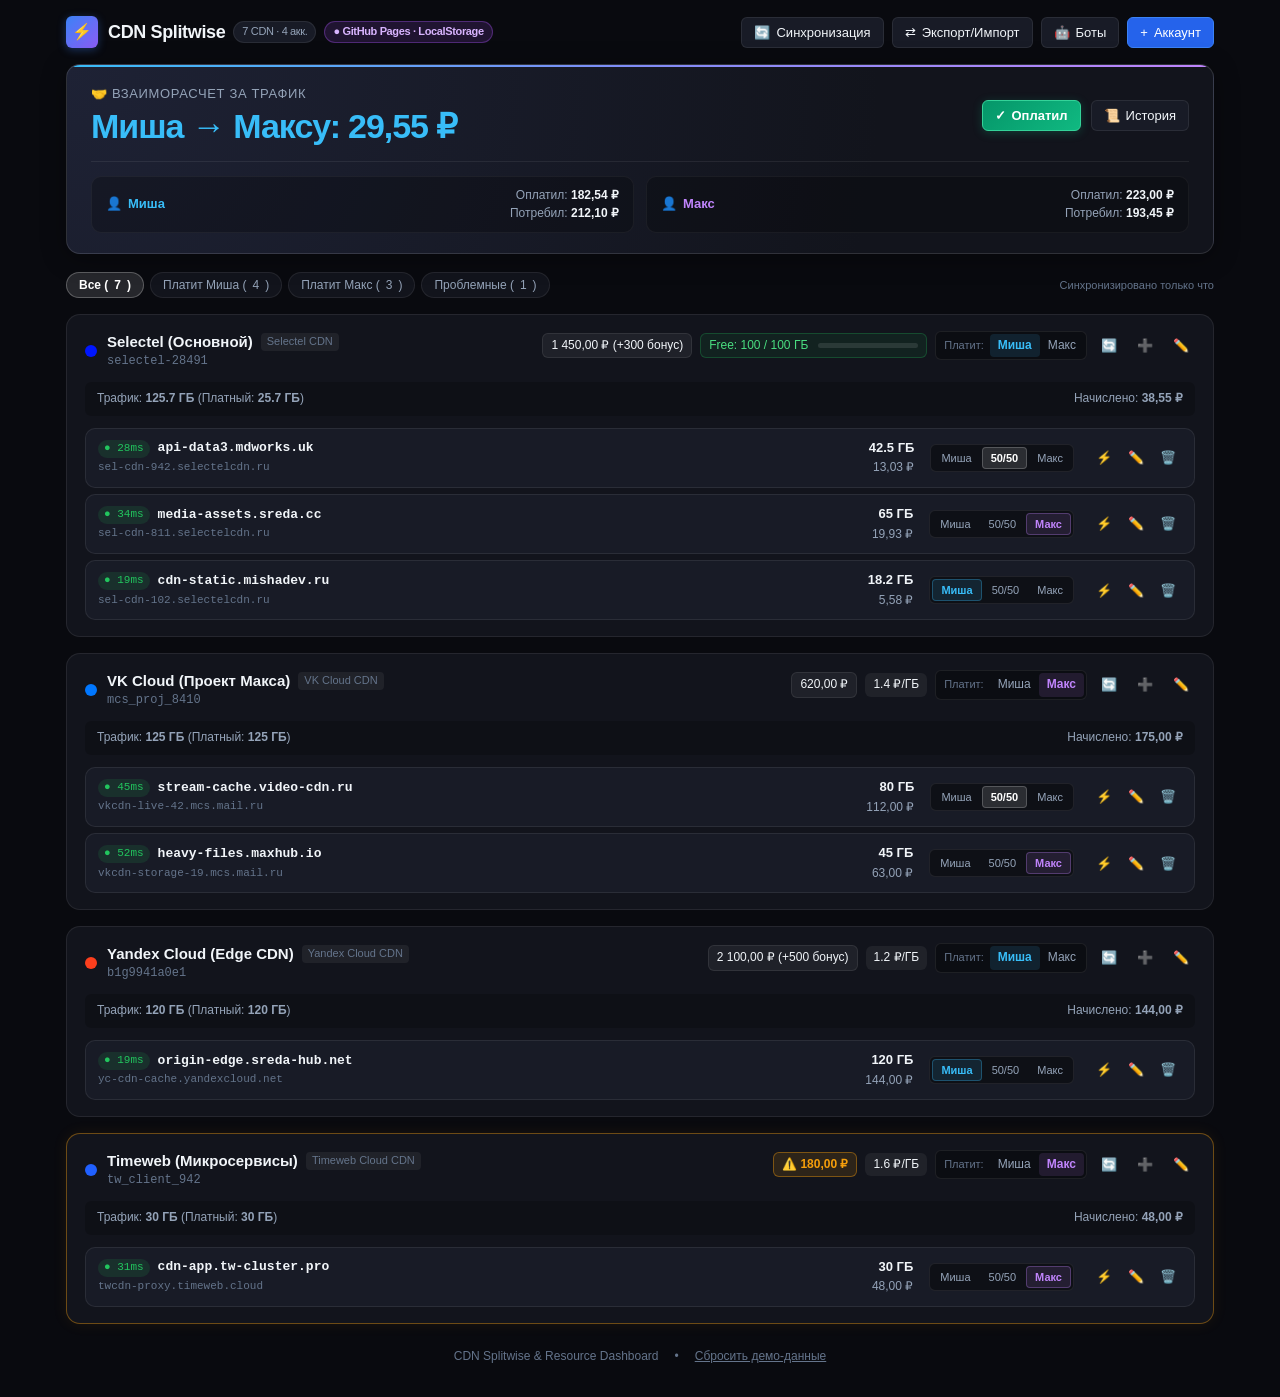
==== commit 87739700: "feat: enable standalone serverless mode and deploy to GitHub Pages" ====
--- a/app/static/index.html
+++ b/app/static/index.html
@@ -87,6 +87,7 @@
       display: flex;
       align-items: center;
       gap: 10px;
+      flex-wrap: wrap;
     }
 
     .brand-icon {
@@ -110,6 +111,7 @@
       display: flex;
       align-items: center;
       gap: 8px;
+      flex-wrap: wrap;
     }
 
     .brand-badge {
@@ -122,10 +124,34 @@
       border-radius: 12px;
     }
 
+    .mode-badge {
+      font-size: 11px;
+      font-weight: 600;
+      padding: 2px 8px;
+      border-radius: 12px;
+      display: inline-flex;
+      align-items: center;
+      gap: 4px;
+      cursor: pointer;
+    }
+
+    .mode-badge.serverless {
+      background: rgba(168, 85, 247, 0.15);
+      border: 1px solid rgba(168, 85, 247, 0.35);
+      color: #d8b4fe;
+    }
+
+    .mode-badge.backend {
+      background: var(--green-bg);
+      border: 1px solid rgba(34, 197, 94, 0.35);
+      color: var(--green);
+    }
+
     .header-actions {
       display: flex;
       align-items: center;
       gap: 8px;
+      flex-wrap: wrap;
     }
 
     button {
@@ -237,6 +263,7 @@
       display: flex;
       align-items: baseline;
       gap: 8px;
+      flex-wrap: wrap;
     }
 
     .hero-debt-amount.misha-pays {
@@ -700,7 +727,7 @@
     .modal-overlay {
       position: fixed;
       inset: 0;
-      background: rgba(0, 0, 0, 0.7);
+      background: rgba(0, 0, 0, 0.75);
       backdrop-filter: blur(4px);
       display: flex;
       justify-content: center;
@@ -950,11 +977,15 @@
       <div class="brand-title">
         CDN Splitwise
         <span class="brand-badge num" id="header-stats">Загрузка...</span>
+        <span class="mode-badge serverless" id="mode-badge" title="Режим работы хранилища">● GitHub Pages</span>
       </div>
     </div>
     <div class="header-actions">
       <button id="btn-sync-all" title="Обновить балансы и CDN здоровье">
         <span>🔄</span> <span class="hide-mobile">Синхронизация</span>
+      </button>
+      <button id="btn-open-sync-modal" title="Экспорт и импорт JSON для переноса между устройствами">
+        <span>⇄</span> <span>Экспорт/Импорт</span>
       </button>
       <button id="btn-open-telegram" title="Настройки Telegram ботов">
         <span>🤖</span> <span>Боты</span> <span class="badge" id="tg-count-badge" style="display:none;">0</span>
@@ -1030,7 +1061,7 @@
   <footer class="footer">
     <span>CDN Splitwise & Resource Dashboard</span>
     <span>•</span>
-    <button id="btn-seed-demo">Сбросить / Демо-данные</button>
+    <button id="btn-seed-demo">Сбросить демо-данные</button>
   </footer>
 </div>
 
@@ -1264,60 +1295,950 @@
   </div>
 </div>
 
+<!-- 5. Export / Import JSON Modal -->
+<div class="modal-overlay" id="modal-sync">
+  <div class="modal-card">
+    <div class="modal-header">
+      <div class="modal-title">⇄ Экспорт и импорт данных</div>
+      <button class="icon-btn" onclick="closeModal('modal-sync')">✕</button>
+    </div>
+    <div class="modal-body">
+      <p style="font-size:12px; color:var(--text-muted);">
+        В режиме GitHub Pages данные сохраняются в памяти вашего браузера (<code>localStorage</code>). С помощью экспорта/импорта Миша и Макс могут легко синхронизировать конфигурацию между телефонами и компьютерами.
+      </p>
+
+      <div style="display:flex; gap:10px; margin-top:6px;">
+        <button type="button" class="btn-primary" id="btn-export-json" style="flex:1;">
+          ⬇ Скачать backup (JSON)
+        </button>
+        <button type="button" id="btn-copy-json" style="flex:1;">
+          📋 Скопировать в буфер
+        </button>
+      </div>
+
+      <div style="border-top:1px solid var(--border); padding-top:14px; margin-top:10px;">
+        <label style="font-size:12px; font-weight:600; color:var(--text-muted); display:block; margin-bottom:6px;">
+          Импорт конфигурации
+        </label>
+        <textarea id="import-json-textarea" class="form-control" rows="5" placeholder='Вставьте сюда JSON или выберите файл...' style="font-family:var(--font-mono); font-size:11px;"></textarea>
+        
+        <div style="display:flex; justify-content:space-between; align-items:center; margin-top:10px;">
+          <input type="file" id="import-file-input" accept=".json" style="display:none;">
+          <button type="button" onclick="document.getElementById('import-file-input').click()">
+            📁 Загрузить файл...
+          </button>
+          <button type="button" class="btn-primary" id="btn-apply-import">
+            Применить импорт
+          </button>
+        </div>
+      </div>
+    </div>
+    <div class="modal-footer">
+      <button type="button" onclick="closeModal('modal-sync')">Закрыть</button>
+    </div>
+  </div>
+</div>
+
 <div id="toast"></div>
 
-<!-- ================= JAVASCRIPT APP ================= -->
+<!-- ================= JAVASCRIPT APP (DUAL MODE: BACKEND & SERVERLESS STANDALONE) ================= -->
 <script>
+  // 6 Supported Providers Metadata
+  const PROVIDERS_METADATA = [
+    {
+      id: "selectel",
+      name: "Selectel CDN",
+      color: "#0016ff",
+      default_free_gb: 100.0,
+      default_price_per_gb: 1.50,
+      fields: [
+        { key: "api_token", label: "API-токен (Selectel API Key)", type: "password", placeholder: "sel_api_xxxxxxxxxxxxxxxx", required: true, help: "Сервисный токен из панели управления Selectel" }
+      ],
+      help: {
+        title: "Инструкция для Selectel",
+        portal_url: "https://my.selectel.ru/profile/service-users",
+        portal_label: "Открыть панель Selectel",
+        steps: [
+          "Войдите в панель управления Selectel (my.selectel.ru).",
+          "Перейдите в «Профиль» (в правом верхнем углу) → «Управление пользователями» → вкладка «Сервисные пользователи» или «API-ключи».",
+          "Создайте нового сервисного пользователя с ролью «Администратор» или «Просмотр CDN и биллинга».",
+          "Выпустите API-токен и скопируйте его значение в поле выше."
+        ],
+        notes: "Selectel предоставляет удобный REST API для чтения баланса и CDN доменов."
+      }
+    },
+    {
+      id: "yandex",
+      name: "Yandex Cloud CDN",
+      color: "#fc3f1d",
+      default_free_gb: 0.0,
+      default_price_per_gb: 1.20,
+      fields: [
+        { key: "oauth_token", label: "OAuth или IAM-токен", type: "password", placeholder: "y0_AgAAAA...", required: true, help: "OAuth-токен от oauth.yandex.ru или IAM-токен сервисного аккаунта" },
+        { key: "folder_id", label: "Folder ID (Каталог)", type: "text", placeholder: "b1gxxxxxxxxxxxxxxxxx", required: true, help: "Идентификатор каталога Yandex Cloud, где размещен CDN" }
+      ],
+      help: {
+        title: "Инструкция для Yandex Cloud",
+        portal_url: "https://console.yandex.cloud/",
+        portal_label: "Открыть Yandex Cloud Console",
+        steps: [
+          "Перейдите в консоль Yandex Cloud и выберите ваш каталог (Folder ID указан в URL и заголовке каталога).",
+          "Для получения OAuth-токена перейдите по ссылке https://oauth.yandex.ru/authorize?response_type=token&client_id=1a6990aa636648e9b2ef855fa7bec2fb или создайте сервисный аккаунт с ролью `cdn.viewer` и `viewer`.",
+          "Скопируйте Folder ID каталога и токен доступа в форму."
+        ],
+        notes: "Если включен биллинг нескольких каталогов, баланс подтягивается из привязанного платежного аккаунта."
+      }
+    },
+    {
+      id: "vk",
+      name: "VK Cloud CDN",
+      color: "#0077ff",
+      default_free_gb: 0.0,
+      default_price_per_gb: 1.40,
+      fields: [
+        { key: "api_token", label: "API-токен / Keystone Token", type: "password", placeholder: "vk_api_xxxxxxxxxxxxxxxx", required: true, help: "API ключ из настроек безопасности VK Cloud" },
+        { key: "project_id", label: "Project ID (Идентификатор проекта)", type: "text", placeholder: "mcs_proj_xxxxxxxx", required: false, help: "Идентификатор проекта в панели управления" }
+      ],
+      help: {
+        title: "Инструкция для VK Cloud (MCS)",
+        portal_url: "https://mcs.mail.ru/app/settings/api",
+        portal_label: "Открыть VK Cloud Console",
+        steps: [
+          "Авторизуйтесь в панели VK Cloud (mcs.mail.ru).",
+          "Перейдите в «Настройки проекта» → «Безопасность» → «API-ключи».",
+          "Создайте новый API-ключ или сгенерируйте токен доступа с доступом к CDN и балансу проекта.",
+          "Скопируйте токен и (при необходимости) Project ID в форму."
+        ],
+        notes: "VK Cloud тарифицирует исходящий CDN трафик по гигабайтам в соответствии с тарифной сеткой проекта."
+      }
+    },
+    {
+      id: "mts",
+      name: "MTS Web Services (CloudMTS)",
+      color: "#e30611",
+      default_free_gb: 50.0,
+      default_price_per_gb: 1.30,
+      fields: [
+        { key: "api_key", label: "API-ключ MTS Cloud", type: "password", placeholder: "mts_key_xxxxxxxxxxxxxxxx", required: true, help: "Ключ доступа из Личного кабинета CloudMTS" },
+        { key: "tenant_id", label: "ID организации / Тенанта", type: "text", placeholder: "org_xxxxxxxx", required: false, help: "Опциональный ID организации в CloudMTS" }
+      ],
+      help: {
+        title: "Инструкция для MTS Web Services",
+        portal_url: "https://cloud.mts.ru/",
+        portal_label: "Открыть панель CloudMTS",
+        steps: [
+          "Войдите в личный кабинет CloudMTS (cloud.mts.ru).",
+          "Перейдите в раздел «Профиль» → «Управление доступом» → «API-ключи».",
+          "Сгенерируйте API-ключ с правами чтения баланса и CDN сервисов.",
+          "Вставьте сгенерированный ключ в форму."
+        ],
+        notes: "MTS Web Services поддерживает выделенные CDN зоны и кэширование статики."
+      }
+    },
+    {
+      id: "timeweb",
+      name: "Timeweb Cloud CDN",
+      color: "#2060ff",
+      default_free_gb: 0.0,
+      default_price_per_gb: 1.60,
+      fields: [
+        { key: "api_token", label: "API-токен Timeweb Cloud", type: "password", placeholder: "Bearer eyJhbGciOi...", required: true, help: "Токен из раздела API панель timeweb.cloud" }
+      ],
+      help: {
+        title: "Инструкция для Timeweb Cloud",
+        portal_url: "https://timeweb.cloud/api-tokens",
+        portal_label: "Открыть API-токены Timeweb",
+        steps: [
+          "Войдите в timeweb.cloud под вашим логином.",
+          "Нажмите на аватар профиля в правом верхнем углу → «Токены API» (или перейдите по ссылке https://timeweb.cloud/api-tokens).",
+          "Нажмите «Выпустить токен», задайте имя (например, CDN-Split) и выберите права на чтение баланса и сервисов.",
+          "Скопируйте сгенерированный токен."
+        ],
+        notes: "Timeweb Cloud API позволяет проверять точный баланс и список доменных зон с CDN."
+      }
+    },
+    {
+      id: "beget",
+      name: "Beget CDN",
+      color: "#00aa5b",
+      default_free_gb: 0.0,
+      default_price_per_gb: 1.50,
+      fields: [
+        { key: "login", label: "Логин аккаунта Beget", type: "text", placeholder: "my_beget_login", required: true, help: "Логин, с которым входите в панель Beget" },
+        { key: "password", label: "API-пароль / Пароль от аккаунта", type: "password", placeholder: "••••••••••••", required: true, help: "Пароль от аккаунта или сгенерированный API-пароль" }
+      ],
+      help: {
+        title: "Инструкция для Beget",
+        portal_url: "https://cp.beget.com/",
+        portal_label: "Открыть панель Beget",
+        steps: [
+          "Перейдите в панель управления Beget (cp.beget.com).",
+          "Перейдите в «Безопасность» → «API и вебхуки» или используйте учетные данные вашего аккаунта с включенным доступом к API.",
+          "Укажите ваш логин и API-пароль."
+        ],
+        notes: "Beget предоставляет RPC API для получения баланса и управления сайтами."
+      }
+    }
+  ];
+
+  // Default Demo State
+  function getDemoData() {
+    return {
+      accounts: [
+        {
+          id: "acc_selectel_main",
+          provider: "selectel",
+          name: "Selectel (Основной)",
+          payer: "misha",
+          balance_rub: 1450.0,
+          bonus_balance_rub: 300.0,
+          currency: "RUB",
+          account_identifier: "selectel-28491",
+          free_tier_gb: 100.0,
+          price_per_gb: 1.50,
+          package_cost_rub: 0.0,
+          ignore_bonus: false,
+          low_balance_threshold: 200.0,
+          sync_status: "ok"
+        },
+        {
+          id: "acc_vk_max",
+          provider: "vk",
+          name: "VK Cloud (Проект Макса)",
+          payer: "max",
+          balance_rub: 620.0,
+          bonus_balance_rub: 0.0,
+          currency: "RUB",
+          account_identifier: "mcs_proj_8410",
+          free_tier_gb: 0.0,
+          price_per_gb: 1.40,
+          package_cost_rub: 0.0,
+          ignore_bonus: false,
+          low_balance_threshold: 200.0,
+          sync_status: "ok"
+        },
+        {
+          id: "acc_yc_misha",
+          provider: "yandex",
+          name: "Yandex Cloud (Edge CDN)",
+          payer: "misha",
+          balance_rub: 2100.0,
+          bonus_balance_rub: 500.0,
+          currency: "RUB",
+          account_identifier: "b1g9941a0e1",
+          free_tier_gb: 0.0,
+          price_per_gb: 1.20,
+          package_cost_rub: 0.0,
+          ignore_bonus: false,
+          low_balance_threshold: 300.0,
+          sync_status: "ok"
+        },
+        {
+          id: "acc_tw_max",
+          provider: "timeweb",
+          name: "Timeweb (Микросервисы)",
+          payer: "max",
+          balance_rub: 180.0, // Low balance alert!
+          bonus_balance_rub: 0.0,
+          currency: "RUB",
+          account_identifier: "tw_client_942",
+          free_tier_gb: 0.0,
+          price_per_gb: 1.60,
+          package_cost_rub: 0.0,
+          ignore_bonus: false,
+          low_balance_threshold: 200.0,
+          sync_status: "ok"
+        }
+      ],
+      resources: [
+        {
+          id: "res_sel_1",
+          account_id: "acc_selectel_main",
+          domain: "api-data3.mdworks.uk",
+          cname: "sel-cdn-942.selectelcdn.ru",
+          status: "active",
+          consumer: "split",
+          total_gb: 42.5,
+          paid_watermark_gb: 0.0,
+          paid_watermark_cost: 0.0,
+          http_status: "up",
+          http_code: 200,
+          http_latency_ms: 28.4
+        },
+        {
+          id: "res_sel_2",
+          account_id: "acc_selectel_main",
+          domain: "media-assets.sreda.cc",
+          cname: "sel-cdn-811.selectelcdn.ru",
+          status: "active",
+          consumer: "max",
+          total_gb: 65.0,
+          paid_watermark_gb: 0.0,
+          paid_watermark_cost: 0.0,
+          http_status: "up",
+          http_code: 200,
+          http_latency_ms: 34.1
+        },
+        {
+          id: "res_sel_3",
+          account_id: "acc_selectel_main",
+          domain: "cdn-static.mishadev.ru",
+          cname: "sel-cdn-102.selectelcdn.ru",
+          status: "active",
+          consumer: "misha",
+          total_gb: 18.2,
+          paid_watermark_gb: 0.0,
+          paid_watermark_cost: 0.0,
+          http_status: "up",
+          http_code: 200,
+          http_latency_ms: 19.2
+        },
+        {
+          id: "res_vk_1",
+          account_id: "acc_vk_max",
+          domain: "stream-cache.video-cdn.ru",
+          cname: "vkcdn-live-42.mcs.mail.ru",
+          status: "active",
+          consumer: "split",
+          total_gb: 80.0,
+          paid_watermark_gb: 0.0,
+          paid_watermark_cost: 0.0,
+          http_status: "up",
+          http_code: 200,
+          http_latency_ms: 45.0
+        },
+        {
+          id: "res_vk_2",
+          account_id: "acc_vk_max",
+          domain: "heavy-files.maxhub.io",
+          cname: "vkcdn-storage-19.mcs.mail.ru",
+          status: "active",
+          consumer: "max",
+          total_gb: 45.0,
+          paid_watermark_gb: 0.0,
+          paid_watermark_cost: 0.0,
+          http_status: "up",
+          http_code: 200,
+          http_latency_ms: 52.3
+        },
+        {
+          id: "res_yc_1",
+          account_id: "acc_yc_misha",
+          domain: "origin-edge.sreda-hub.net",
+          cname: "yc-cdn-cache.yandexcloud.net",
+          status: "active",
+          consumer: "misha",
+          total_gb: 120.0,
+          paid_watermark_gb: 0.0,
+          paid_watermark_cost: 0.0,
+          http_status: "up",
+          http_code: 200,
+          http_latency_ms: 18.7
+        },
+        {
+          id: "res_tw_1",
+          account_id: "acc_tw_max",
+          domain: "cdn-app.tw-cluster.pro",
+          cname: "twcdn-proxy.timeweb.cloud",
+          status: "active",
+          consumer: "max",
+          total_gb: 30.0,
+          paid_watermark_gb: 0.0,
+          paid_watermark_cost: 0.0,
+          http_status: "up",
+          http_code: 200,
+          http_latency_ms: 31.0
+        }
+      ],
+      settlements: [],
+      telegram_bots: []
+    };
+  }
+
+  // --- Client-Side Storage & Calculation Engine (LocalStorage) ---
+  const ClientStorage = {
+    KEY: 'cdn_split_storage_v1',
+    load() {
+      const raw = localStorage.getItem(this.KEY);
+      if (!raw) {
+        const demo = getDemoData();
+        this.save(demo);
+        return demo;
+      }
+      try {
+        const parsed = JSON.parse(raw);
+        if (!parsed.accounts || !parsed.resources) {
+          const demo = getDemoData();
+          this.save(demo);
+          return demo;
+        }
+        return parsed;
+      } catch (e) {
+        const demo = getDemoData();
+        this.save(demo);
+        return demo;
+      }
+    },
+    save(data) {
+      localStorage.setItem(this.KEY, JSON.stringify(data));
+    },
+    resetDemo() {
+      const demo = getDemoData();
+      this.save(demo);
+      return demo;
+    },
+    // Pure Calculation Engine Mirroring Python
+    calculateDashboard() {
+      const data = this.load();
+      const accounts = data.accounts || [];
+      const resources = data.resources || [];
+
+      // Group resources by account
+      const resByAcc = {};
+      resources.forEach(r => {
+        if (!resByAcc[r.account_id]) resByAcc[r.account_id] = [];
+        resByAcc[r.account_id].push(r);
+      });
+
+      const accountSummaries = accounts.map(acc => {
+        const rList = resByAcc[acc.id] || [];
+        const freeTier = parseFloat(acc.free_tier_gb || 0);
+        const pricePerGb = parseFloat(acc.price_per_gb || 1.50);
+        const pkgCost = parseFloat(acc.package_cost_rub || 0);
+        const bonusBal = parseFloat(acc.bonus_balance_rub || 0);
+        const ignoreBonus = Boolean(acc.ignore_bonus);
+        const balance = parseFloat(acc.balance_rub || 0);
+        const threshold = parseFloat(acc.low_balance_threshold || 200);
+
+        let totalTraffic = 0;
+        rList.forEach(r => totalTraffic += parseFloat(r.total_gb || 0));
+        totalTraffic = Math.round(totalTraffic * 1000) / 1000;
+
+        const freeUsed = Math.min(totalTraffic, freeTier);
+        const billableTraffic = Math.max(0, totalTraffic - freeTier);
+        const grossCost = Math.round((pkgCost + billableTraffic * pricePerGb) * 100) / 100;
+
+        let bonusSpend = 0;
+        let realCost = grossCost;
+        if (ignoreBonus && bonusBal > 0) {
+          bonusSpend = Math.min(bonusBal, grossCost);
+          realCost = Math.max(0, grossCost - bonusSpend);
+        }
+        realCost = Math.round(realCost * 100) / 100;
+
+        let unsettledAccCost = 0;
+        const resSummaries = rList.map(r => {
+          const rTotal = parseFloat(r.total_gb || 0);
+          const rPaidGb = parseFloat(r.paid_watermark_gb || 0);
+          const rPaidCost = parseFloat(r.paid_watermark_cost || 0);
+          const unsettledGb = Math.max(0, rTotal - rPaidGb);
+
+          let cumulativeCost = 0;
+          let freeAllocatedGb = 0;
+          let billableGb = 0;
+
+          if (r.custom_cost_rub != null) {
+            cumulativeCost = parseFloat(r.custom_cost_rub);
+            billableGb = rTotal;
+          } else if (totalTraffic > 0) {
+            const share = rTotal / totalTraffic;
+            cumulativeCost = Math.round(realCost * share * 100) / 100;
+            freeAllocatedGb = Math.round(freeUsed * share * 100) / 100;
+            billableGb = Math.round((rTotal - freeAllocatedGb) * 100) / 100;
+          } else if (rList.length > 0) {
+            cumulativeCost = Math.round((realCost / rList.length) * 100) / 100;
+          }
+
+          const unsettledCost = Math.max(0, Math.round((cumulativeCost - rPaidCost) * 100) / 100);
+          unsettledAccCost += unsettledCost;
+
+          return {
+            ...r,
+            total_gb: rTotal,
+            unsettled_gb: Math.round(unsettledGb * 100) / 100,
+            current_cumulative_cost: cumulativeCost,
+            unsettled_cost: unsettledCost,
+            free_allocated_gb: freeAllocatedGb,
+            billable_gb: billableGb,
+            paid_watermark_gb: rPaidGb,
+            paid_watermark_cost: rPaidCost,
+            http_status: r.http_status || 'up',
+            http_code: r.http_code || 200,
+            http_latency_ms: r.http_latency_ms || 28,
+            check_path: r.check_path || '/',
+            expected_codes: r.expected_codes || '200,204,301,302,400,404'
+          };
+        });
+
+        return {
+          ...acc,
+          balance_rub: balance,
+          bonus_balance_rub: bonusBal,
+          free_tier_gb: freeTier,
+          price_per_gb: pricePerGb,
+          package_cost_rub: pkgCost,
+          ignore_bonus: ignoreBonus,
+          low_balance_threshold: threshold,
+          is_low_balance: balance < threshold,
+          total_traffic_gb: totalTraffic,
+          free_tier_used_gb: Math.round(freeUsed * 100) / 100,
+          billable_traffic_gb: Math.round(billableTraffic * 100) / 100,
+          gross_cost_rub: grossCost,
+          bonus_spend_rub: Math.round(bonusSpend * 100) / 100,
+          real_cost_rub: realCost,
+          unsettled_cost_rub: Math.round(unsettledAccCost * 100) / 100,
+          resources: resSummaries
+        };
+      });
+
+      // Splitwise Overview
+      let mishaOwesMax = 0;
+      let maxOwesMisha = 0;
+      let mishaPaidTotal = 0;
+      let maxPaidTotal = 0;
+      let mishaConsumedTotal = 0;
+      let maxConsumedTotal = 0;
+      let totalUnsettledCost = 0;
+      let totalResources = 0;
+      let activeCount = 0;
+      let downCount = 0;
+
+      accountSummaries.forEach(acc => {
+        const payer = acc.payer;
+        acc.resources.forEach(res => {
+          const cost = res.unsettled_cost;
+          totalUnsettledCost += cost;
+          totalResources++;
+          if (res.http_status === 'up') activeCount++;
+          else if (res.http_status === 'down') downCount++;
+
+          if (payer === 'misha') mishaPaidTotal += cost;
+          else if (payer === 'max') maxPaidTotal += cost;
+
+          if (res.consumer === 'misha') mishaConsumedTotal += cost;
+          else if (res.consumer === 'max') maxConsumedTotal += cost;
+          else if (res.consumer === 'split') {
+            mishaConsumedTotal += cost * 0.5;
+            maxConsumedTotal += cost * 0.5;
+          }
+
+          if (payer === 'misha') {
+            if (res.consumer === 'max') maxOwesMisha += cost;
+            else if (res.consumer === 'split') maxOwesMisha += cost * 0.5;
+          } else if (payer === 'max') {
+            if (res.consumer === 'misha') mishaOwesMax += cost;
+            else if (res.consumer === 'split') mishaOwesMax += cost * 0.5;
+          }
+        });
+      });
+
+      mishaOwesMax = Math.round(mishaOwesMax * 100) / 100;
+      maxOwesMisha = Math.round(maxOwesMisha * 100) / 100;
+      const netBalance = Math.round((maxOwesMisha - mishaOwesMax) * 100) / 100;
+
+      let direction = 'settled';
+      let summaryText = 'Все взаиморасчеты закрыты (0 ₽)';
+      if (netBalance > 0.005) {
+        direction = 'max_owes_misha';
+        summaryText = `Макс должен Мише ${netBalance.toFixed(2)} ₽`;
+      } else if (netBalance < -0.005) {
+        direction = 'misha_owes_max';
+        summaryText = `Миша должен Максу ${Math.abs(netBalance).toFixed(2)} ₽`;
+      }
+
+      return {
+        splitwise: {
+          misha_owes_max: mishaOwesMax,
+          max_owes_misha: maxOwesMisha,
+          net_balance: netBalance,
+          direction,
+          summary_text: summaryText,
+          misha_paid_total: Math.round(mishaPaidTotal * 100) / 100,
+          max_paid_total: Math.round(maxPaidTotal * 100) / 100,
+          misha_consumed_total: Math.round(mishaConsumedTotal * 100) / 100,
+          max_consumed_total: Math.round(maxConsumedTotal * 100) / 100,
+          total_unsettled_cost: Math.round(totalUnsettledCost * 100) / 100,
+          total_resources_count: totalResources,
+          active_resources_count: activeCount,
+          down_resources_count: downCount,
+          accounts_count: accountSummaries.length
+        },
+        accounts: accountSummaries,
+        last_updated_at: new Date().toISOString()
+      };
+    }
+  };
+
+  // --- Smart API Proxy (Detects backend or falls back seamlessly to LocalStorage) ---
+  let isServerlessMode = window.location.hostname.includes('github.io') || window.location.protocol === 'file:';
+
+  const API = {
+    async get(url) {
+      if (!isServerlessMode) {
+        try {
+          const r = await fetch(url);
+          if (r.ok) return await r.json();
+          if (r.status === 404) isServerlessMode = true;
+        } catch (e) {
+          isServerlessMode = true;
+        }
+      }
+      return this.serverlessGet(url);
+    },
+    async post(url, body = {}) {
+      if (!isServerlessMode) {
+        try {
+          const r = await fetch(url, {
+            method: 'POST',
+            headers: { 'Content-Type': 'application/json' },
+            body: JSON.stringify(body)
+          });
+          if (r.ok) return await r.json();
+          if (r.status === 404) isServerlessMode = true;
+        } catch (e) {
+          isServerlessMode = true;
+        }
+      }
+      return this.serverlessPost(url, body);
+    },
+    async put(url, body = {}) {
+      if (!isServerlessMode) {
+        try {
+          const r = await fetch(url, {
+            method: 'PUT',
+            headers: { 'Content-Type': 'application/json' },
+            body: JSON.stringify(body)
+          });
+          if (r.ok) return await r.json();
+          if (r.status === 404) isServerlessMode = true;
+        } catch (e) {
+          isServerlessMode = true;
+        }
+      }
+      return this.serverlessPut(url, body);
+    },
+    async patch(url, body = {}) {
+      if (!isServerlessMode) {
+        try {
+          const r = await fetch(url, {
+            method: 'PATCH',
+            headers: { 'Content-Type': 'application/json' },
+            body: JSON.stringify(body)
+          });
+          if (r.ok) return await r.json();
+          if (r.status === 404) isServerlessMode = true;
+        } catch (e) {
+          isServerlessMode = true;
+        }
+      }
+      return this.serverlessPatch(url, body);
+    },
+    async del(url) {
+      if (!isServerlessMode) {
+        try {
+          const r = await fetch(url, { method: 'DELETE' });
+          if (r.ok) return await r.json();
+          if (r.status === 404) isServerlessMode = true;
+        } catch (e) {
+          isServerlessMode = true;
+        }
+      }
+      return this.serverlessDel(url);
+    },
+
+    // Serverless Handlers
+    serverlessGet(url) {
+      updateModeBadge();
+      if (url.startsWith('/api/dashboard')) {
+        return ClientStorage.calculateDashboard();
+      }
+      if (url.startsWith('/api/providers')) {
+        return PROVIDERS_METADATA;
+      }
+      if (url.startsWith('/api/accounts')) {
+        return ClientStorage.load().accounts;
+      }
+      if (url.startsWith('/api/settlements')) {
+        return ClientStorage.load().settlements || [];
+      }
+      if (url.startsWith('/api/telegram')) {
+        const bots = ClientStorage.load().telegram_bots || [];
+        return bots.map(b => ({
+          ...b,
+          bot_token_masked: b.bot_token.length > 10 ? b.bot_token.slice(0, 6) + '...' + b.bot_token.slice(-4) : '••••••••'
+        }));
+      }
+      return {};
+    },
+
+    async serverlessPost(url, body) {
+      updateModeBadge();
+      const data = ClientStorage.load();
+
+      if (url === '/api/demo/reset') {
+        const resetData = ClientStorage.resetDemo();
+        return { success: true, dashboard: ClientStorage.calculateDashboard() };
+      }
+
+      if (url === '/api/accounts/test') {
+        return {
+          success: true,
+          balance_rub: 1450.0,
+          bonus_balance_rub: 150.0,
+          account_identifier: "client-test@ok",
+          resources: []
+        };
+      }
+
+      if (url === '/api/accounts') {
+        const newAcc = {
+          ...body,
+          id: body.id || 'acc_' + Math.random().toString(36).substr(2, 9),
+          sync_status: 'ok',
+          balance_rub: parseFloat(body.balance_rub || 0),
+          bonus_balance_rub: parseFloat(body.bonus_balance_rub || 0),
+          free_tier_gb: parseFloat(body.free_tier_gb || 0),
+          price_per_gb: parseFloat(body.price_per_gb || 1.5),
+          package_cost_rub: parseFloat(body.package_cost_rub || 0),
+          low_balance_threshold: parseFloat(body.low_balance_threshold || 200)
+        };
+        data.accounts.push(newAcc);
+        ClientStorage.save(data);
+        return newAcc;
+      }
+
+      if (url === '/api/resources') {
+        const newRes = {
+          ...body,
+          id: body.id || 'res_' + Math.random().toString(36).substr(2, 9),
+          total_gb: parseFloat(body.total_gb || 0),
+          paid_watermark_gb: 0,
+          paid_watermark_cost: 0,
+          http_status: 'up',
+          http_latency_ms: 25.0
+        };
+        data.resources.push(newRes);
+        ClientStorage.save(data);
+        return newRes;
+      }
+
+      if (url.endsWith('/sync') || url === '/api/sync/all') {
+        // Simulate health ping updates
+        data.resources.forEach(r => {
+          r.http_latency_ms = Math.round(15 + Math.random() * 40);
+          r.http_status = 'up';
+        });
+        ClientStorage.save(data);
+        return { success: true, ping_count: data.resources.length, dashboard: ClientStorage.calculateDashboard() };
+      }
+
+      if (url.includes('/resources/') && url.endsWith('/ping')) {
+        const resId = url.split('/')[3];
+        const r = data.resources.find(x => x.id === resId);
+        if (r) {
+          r.http_latency_ms = Math.round(18 + Math.random() * 30);
+          r.http_status = 'up';
+          ClientStorage.save(data);
+          return { domain: r.domain, http_status: 'up', http_latency_ms: r.http_latency_ms };
+        }
+        return { domain: 'cdn', http_status: 'up', http_latency_ms: 22 };
+      }
+
+      if (url === '/api/settle') {
+        const dash = ClientStorage.calculateDashboard();
+        const split = dash.splitwise;
+        const snapshot = {};
+        data.resources.forEach(r => {
+          snapshot[r.id] = {
+            paid_watermark_gb: r.paid_watermark_gb || 0,
+            paid_watermark_cost: r.paid_watermark_cost || 0
+          };
+        });
+
+        // Advance watermarks
+        dash.accounts.forEach(acc => {
+          acc.resources.forEach(rSumm => {
+            const r = data.resources.find(x => x.id === rSumm.id);
+            if (r) {
+              r.paid_watermark_gb = rSumm.total_gb;
+              r.paid_watermark_cost = rSumm.current_cumulative_cost;
+            }
+          });
+        });
+
+        const settlement = {
+          id: 'stl_' + Date.now(),
+          settled_at: new Date().toLocaleString('ru-RU'),
+          misha_owes_max: split.misha_owes_max,
+          max_owes_misha: split.max_owes_misha,
+          net_balance: split.net_balance,
+          note: body.note || null,
+          snapshot: snapshot
+        };
+
+        data.settlements = data.settlements || [];
+        data.settlements.unshift(settlement);
+        ClientStorage.save(data);
+
+        // Direct Telegram Broadcast from browser
+        if (data.telegram_bots && data.telegram_bots.length > 0) {
+          const text = `✅ <b>Взаимозачет CDN закрыт! («Оплатил»)</b>\n\n` +
+            (split.net_balance > 0 ? `Макс передал Мише <b>${split.net_balance.toFixed(2)} ₽</b>` :
+             split.net_balance < 0 ? `Миша передал Максу <b>${Math.abs(split.net_balance).toFixed(2)} ₽</b>` :
+             `Взаиморасчет закрыт по нулям`) +
+            `\n• Макс → Мише: ${split.max_owes_misha.toFixed(2)} ₽\n• Миша → Максу: ${split.misha_owes_max.toFixed(2)} ₽\n<i>${settlement.settled_at}</i>`;
+
+          data.telegram_bots.forEach(bot => {
+            if (bot.notify_settlement) {
+              fetch(`https://api.telegram.org/bot${bot.bot_token}/sendMessage`, {
+                method: 'POST',
+                headers: { 'Content-Type': 'application/json' },
+                body: JSON.stringify({ chat_id: bot.chat_id, text, parse_mode: 'HTML' })
+              }).catch(() => {});
+            }
+          });
+        }
+
+        return { success: true, settlement, dashboard: ClientStorage.calculateDashboard() };
+      }
+
+      if (url === '/api/settlements/undo') {
+        data.settlements = data.settlements || [];
+        const latest = data.settlements.shift();
+        if (latest && latest.snapshot) {
+          data.resources.forEach(r => {
+            if (latest.snapshot[r.id]) {
+              r.paid_watermark_gb = latest.snapshot[r.id].paid_watermark_gb;
+              r.paid_watermark_cost = latest.snapshot[r.id].paid_watermark_cost;
+            }
+          });
+          ClientStorage.save(data);
+          return { success: true, dashboard: ClientStorage.calculateDashboard() };
+        }
+        throw new Error('Нет взаиморасчетов для отмены');
+      }
+
+      if (url === '/api/telegram') {
+        const newBot = {
+          ...body,
+          id: 'bot_' + Math.random().toString(36).substr(2, 9),
+          created_at: new Date().toISOString()
+        };
+        data.telegram_bots = data.telegram_bots || [];
+        data.telegram_bots.push(newBot);
+        ClientStorage.save(data);
+        return newBot;
+      }
+
+      if (url.includes('/api/telegram/') && url.endsWith('/test')) {
+        const botId = url.split('/')[3];
+        const bot = (data.telegram_bots || []).find(b => b.id === botId);
+        if (bot) {
+          try {
+            const resp = await fetch(`https://api.telegram.org/bot${bot.bot_token}/sendMessage`, {
+              method: 'POST',
+              headers: { 'Content-Type': 'application/json' },
+              body: JSON.stringify({
+                chat_id: bot.chat_id,
+                text: `🤖 <b>Тестовое уведомление CDN Splitwise</b>\n\nБот: <b>${bot.name}</b>\nУспешное подключение из браузера!`,
+                parse_mode: 'HTML'
+              })
+            });
+            const tgData = await resp.json();
+            if (tgData.ok) return { success: true };
+            return { success: false, error: tgData.description || 'Ошибка Telegram API' };
+          } catch (e) {
+            return { success: false, error: e.message };
+          }
+        }
+        return { success: false, error: 'Бот не найден' };
+      }
+
+      return { success: true };
+    },
+
+    serverlessPut(url, body) {
+      updateModeBadge();
+      const data = ClientStorage.load();
+      if (url.startsWith('/api/accounts/')) {
+        const id = url.split('/')[3];
+        const acc = data.accounts.find(a => a.id === id);
+        if (acc) {
+          Object.assign(acc, body);
+          ClientStorage.save(data);
+          return acc;
+        }
+      }
+      if (url.startsWith('/api/resources/')) {
+        const id = url.split('/')[3];
+        const res = data.resources.find(r => r.id === id);
+        if (res) {
+          Object.assign(res, body);
+          ClientStorage.save(data);
+          return res;
+        }
+      }
+      return {};
+    },
+
+    serverlessPatch(url, body) {
+      updateModeBadge();
+      const data = ClientStorage.load();
+      if (url.includes('/resources/') && url.endsWith('/consumer')) {
+        const id = url.split('/')[3];
+        const res = data.resources.find(r => r.id === id);
+        if (res) {
+          res.consumer = body.consumer;
+          ClientStorage.save(data);
+          return { success: true, resource: res, dashboard: ClientStorage.calculateDashboard() };
+        }
+      }
+      return {};
+    },
+
+    serverlessDel(url) {
+      updateModeBadge();
+      const data = ClientStorage.load();
+      if (url.startsWith('/api/resources/')) {
+        const id = url.split('/')[3];
+        data.resources = data.resources.filter(r => r.id !== id);
+        ClientStorage.save(data);
+        return { success: true };
+      }
+      if (url.startsWith('/api/accounts/')) {
+        const id = url.split('/')[3];
+        data.accounts = data.accounts.filter(a => a.id !== id);
+        data.resources = data.resources.filter(r => r.account_id !== id);
+        ClientStorage.save(data);
+        return { success: true };
+      }
+      if (url.startsWith('/api/telegram/')) {
+        const id = url.split('/')[3];
+        data.telegram_bots = (data.telegram_bots || []).filter(b => b.id !== id);
+        ClientStorage.save(data);
+        return { success: true };
+      }
+      return { success: true };
+    }
+  };
+
+  function updateModeBadge() {
+    const badge = document.getElementById('mode-badge');
+    if (!badge) return;
+    if (isServerlessMode) {
+      badge.className = 'mode-badge serverless';
+      badge.innerHTML = '● GitHub Pages · LocalStorage';
+    } else {
+      badge.className = 'mode-badge backend';
+      badge.innerHTML = '● Backend API';
+    }
+  }
+
+  // --- UI Helpers & State ---
   let state = {
     dashboard: null,
-    providers: [],
+    providers: PROVIDERS_METADATA,
     currentFilter: 'all',
-  };
-
-  const API = {
-    async get(url) {
-      const r = await fetch(url);
-      if (!r.ok) throw new Error(`HTTP ${r.status}`);
-      return r.json();
-    },
-    async post(url, body = {}) {
-      const r = await fetch(url, {
-        method: 'POST',
-        headers: { 'Content-Type': 'application/json' },
-        body: JSON.stringify(body)
-      });
-      if (!r.ok) {
-        const err = await r.json().catch(() => ({}));
-        throw new Error(err.detail || `HTTP ${r.status}`);
-      }
-      return r.json();
-    },
-    async put(url, body = {}) {
-      const r = await fetch(url, {
-        method: 'PUT',
-        headers: { 'Content-Type': 'application/json' },
-        body: JSON.stringify(body)
-      });
-      if (!r.ok) {
-        const err = await r.json().catch(() => ({}));
-        throw new Error(err.detail || `HTTP ${r.status}`);
-      }
-      return r.json();
-    },
-    async patch(url, body = {}) {
-      const r = await fetch(url, {
-        method: 'PATCH',
-        headers: { 'Content-Type': 'application/json' },
-        body: JSON.stringify(body)
-      });
-      if (!r.ok) throw new Error(`HTTP ${r.status}`);
-      return r.json();
-    },
-    async del(url) {
-      const r = await fetch(url, { method: 'DELETE' });
-      if (!r.ok) throw new Error(`HTTP ${r.status}`);
-      return r.json();
-    }
   };
 
   function showToast(msg) {
@@ -1345,18 +2266,24 @@
   // Initial Load
   async function init() {
     try {
+      updateModeBadge();
       const [dash, provs] = await Promise.all([
         API.get('/api/dashboard'),
         API.get('/api/providers')
       ]);
       state.dashboard = dash;
-      state.providers = provs;
+      if (provs && provs.length) state.providers = provs;
       renderApp();
       setupEventListeners();
       loadTelegramCount();
     } catch (e) {
-      console.error(e);
-      showToast('Ошибка загрузки данных: ' + e.message);
+      console.warn('Initial load fallback:', e);
+      isServerlessMode = true;
+      updateModeBadge();
+      state.dashboard = ClientStorage.calculateDashboard();
+      renderApp();
+      setupEventListeners();
+      loadTelegramCount();
     }
   }
 
@@ -1373,7 +2300,7 @@
     try {
       const bots = await API.get('/api/telegram');
       const b = document.getElementById('tg-count-badge');
-      if (bots.length > 0) {
+      if (bots && bots.length > 0) {
         b.innerText = bots.length;
         b.style.display = 'inline-flex';
       } else {
@@ -1432,7 +2359,6 @@
     container.innerHTML = '';
 
     accounts.forEach(acc => {
-      // Filter logic
       const provMeta = state.providers.find(p => p.id === acc.provider) || { color: '#6366f1', name: acc.provider };
       
       let filteredResources = acc.resources;
@@ -1629,7 +2555,7 @@
       if (res.success) {
         showToast('Аккаунт успешно синхронизирован');
       } else {
-        showToast('Ошибка API: ' + res.error);
+        showToast('Результат: ' + (res.error || 'Обновлено'));
       }
       await refreshDashboard();
     } catch (e) {
@@ -1643,7 +2569,7 @@
       const res = await API.post('/api/sync/all');
       state.dashboard = res.dashboard;
       renderApp();
-      showToast(`Готово: проверено ${res.ping_count} CDN`);
+      showToast(`Готово: проверено ${res.ping_count || 0} CDN`);
     } catch (e) {
       showToast('Ошибка синхронизации: ' + e.message);
     }
@@ -1652,7 +2578,7 @@
   async function pingResource(resId) {
     try {
       const r = await API.post(`/api/resources/${resId}/ping`);
-      showToast(`Статус ${r.domain}: ${r.http_status.toUpperCase()} (${r.http_latency_ms || 0}ms)`);
+      showToast(`Статус ${r.domain}: ${(r.http_status || 'UP').toUpperCase()} (${r.http_latency_ms || 25}ms)`);
       await refreshDashboard();
     } catch (e) {
       showToast('Сбой проверки: ' + e.message);
@@ -1909,7 +2835,7 @@
       const bots = await API.get('/api/telegram');
       const listEl = document.getElementById('telegram-bots-list');
       listEl.innerHTML = '';
-      if (bots.length === 0) {
+      if (!bots || bots.length === 0) {
         listEl.innerHTML = `<div style="font-size:12px; color:var(--text-dim);">Нет настроенных Telegram ботов</div>`;
       } else {
         bots.forEach(b => {
@@ -1919,7 +2845,7 @@
             <div>
               <div style="font-weight:600; font-size:13px;">${b.name}</div>
               <div style="font-size:11px; color:var(--text-dim); font-family:var(--font-mono);">
-                Chat: ${b.chat_id} · Владелец: ${b.filter_owner.toUpperCase()}
+                Chat: ${b.chat_id} · Владелец: ${(b.filter_owner || 'all').toUpperCase()}
               </div>
             </div>
             <div style="display:flex; gap:6px;">
@@ -1977,7 +2903,7 @@
       if (res.success) {
         showToast('✓ Сообщение успешно доставлено в Telegram!');
       } else {
-        showToast('✕ Ошибка Telegram: ' + res.error);
+        showToast('✕ Ошибка Telegram: ' + (res.error || 'Не удалось отправить'));
       }
     } catch (e) {
       showToast('✕ Сбой: ' + e.message);
@@ -2001,7 +2927,7 @@
       const history = await API.get('/api/settlements');
       const listEl = document.getElementById('history-list');
       listEl.innerHTML = '';
-      if (history.length === 0) {
+      if (!history || history.length === 0) {
         listEl.innerHTML = `<div style="font-size:12px; color:var(--text-dim); padding:10px 0;">История взаиморасчетов пуста</div>`;
       } else {
         history.forEach((h, idx) => {
@@ -2061,6 +2987,65 @@
     }
   }
 
+  // --- Export / Import JSON Functionality ---
+  function openSyncModal() {
+    openModal('modal-sync');
+  }
+
+  function exportConfig() {
+    const data = ClientStorage.load();
+    const str = JSON.stringify(data, null, 2);
+    const blob = new Blob([str], { type: 'application/json' });
+    const url = URL.createObjectURL(blob);
+    const a = document.createElement('a');
+    a.href = url;
+    a.download = `cdn-split-backup-${new Date().toISOString().slice(0, 10)}.json`;
+    a.click();
+    URL.revokeObjectURL(url);
+    showToast('Конфигурация экспортирована в файл');
+  }
+
+  function copyConfigToClipboard() {
+    const data = ClientStorage.load();
+    const str = JSON.stringify(data, null, 2);
+    navigator.clipboard.writeText(str).then(() => {
+      showToast('JSON скопирован в буфер обмена');
+    }).catch(err => {
+      showToast('Ошибка копирования: ' + err.message);
+    });
+  }
+
+  function applyImport() {
+    const text = document.getElementById('import-json-textarea').value.trim();
+    if (!text) {
+      showToast('Введите или загрузите JSON');
+      return;
+    }
+    try {
+      const parsed = JSON.parse(text);
+      if (!parsed.accounts || !parsed.resources) {
+        showToast('Неверный формат конфигурации (нет accounts или resources)');
+        return;
+      }
+      ClientStorage.save(parsed);
+      refreshDashboard();
+      closeModal('modal-sync');
+      showToast('Конфигурация успешно импортирована!');
+    } catch (e) {
+      showToast('Ошибка парсинга JSON: ' + e.message);
+    }
+  }
+
+  function handleFileImport(e) {
+    const file = e.target.files[0];
+    if (!file) return;
+    const reader = new FileReader();
+    reader.onload = (event) => {
+      document.getElementById('import-json-textarea').value = event.target.result;
+    };
+    reader.readAsText(file);
+  }
+
   function setupEventListeners() {
     document.getElementById('btn-sync-all').onclick = syncAll;
     document.getElementById('btn-settle-up').onclick = settleUp;
@@ -2068,6 +3053,13 @@
     document.getElementById('btn-open-telegram').onclick = openTelegramModal;
     document.getElementById('btn-open-history').onclick = openHistoryModal;
     document.getElementById('btn-seed-demo').onclick = resetDemoData;
+    document.getElementById('btn-open-sync-modal').onclick = openSyncModal;
+
+    // Export / Import
+    document.getElementById('btn-export-json').onclick = exportConfig;
+    document.getElementById('btn-copy-json').onclick = copyConfigToClipboard;
+    document.getElementById('btn-apply-import').onclick = applyImport;
+    document.getElementById('import-file-input').onchange = handleFileImport;
 
     // Filters
     document.querySelectorAll('#filter-pills .pill-btn').forEach(btn => {
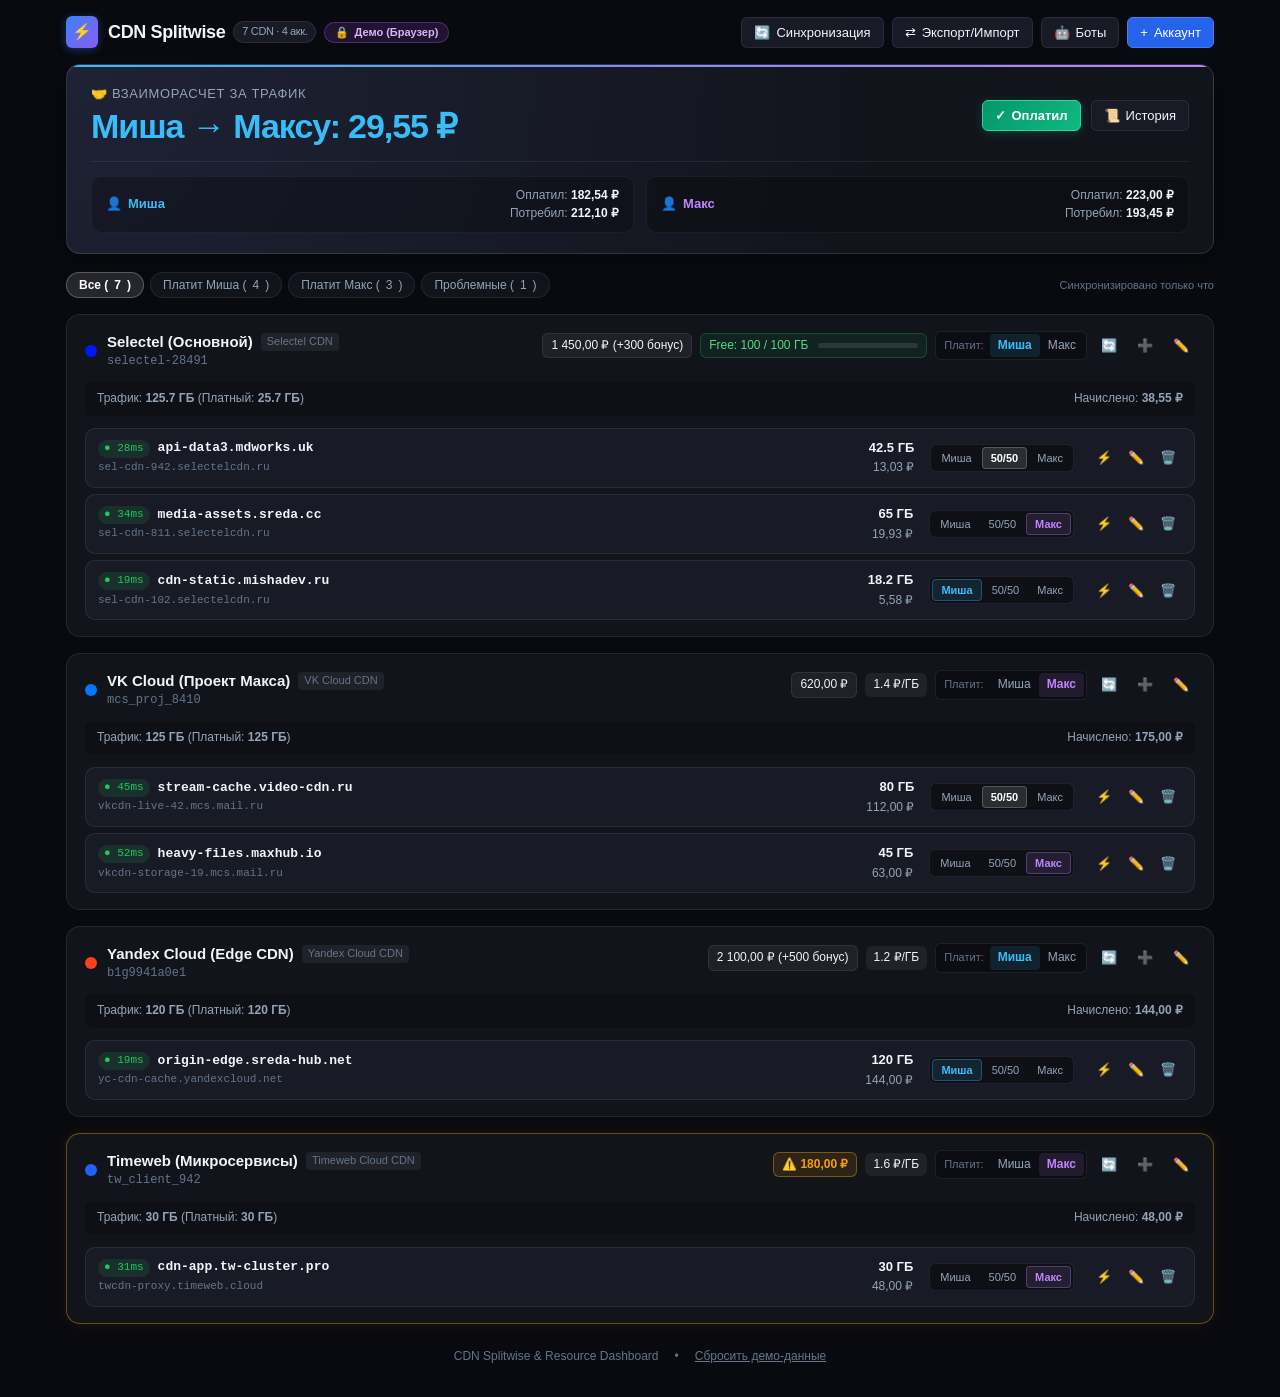
==== commit e94275c4: "feat: security hardening with encryption at rest, token masking, and PIN protection" ====
--- a/app/static/index.html
+++ b/app/static/index.html
@@ -127,23 +127,29 @@
     .mode-badge {
       font-size: 11px;
       font-weight: 600;
-      padding: 2px 8px;
+      padding: 3px 10px;
       border-radius: 12px;
       display: inline-flex;
       align-items: center;
-      gap: 4px;
+      gap: 5px;
       cursor: pointer;
+      border: 1px solid transparent;
+      transition: all 0.15s ease;
+    }
+
+    .mode-badge:hover {
+      transform: translateY(-1px);
     }
 
     .mode-badge.serverless {
       background: rgba(168, 85, 247, 0.15);
-      border: 1px solid rgba(168, 85, 247, 0.35);
+      border-color: rgba(168, 85, 247, 0.35);
       color: #d8b4fe;
     }
 
     .mode-badge.backend {
       background: var(--green-bg);
-      border: 1px solid rgba(34, 197, 94, 0.35);
+      border-color: rgba(34, 197, 94, 0.35);
       color: var(--green);
     }
 
@@ -977,7 +983,9 @@
       <div class="brand-title">
         CDN Splitwise
         <span class="brand-badge num" id="header-stats">Загрузка...</span>
-        <span class="mode-badge serverless" id="mode-badge" title="Режим работы хранилища">● GitHub Pages</span>
+        <button class="mode-badge serverless" id="mode-badge" title="Настройки подключения и PIN-код" onclick="openSecurityModal()">
+          🔒 <span id="mode-badge-text">Проверка...</span>
+        </button>
       </div>
     </div>
     <div class="header-actions">
@@ -1304,7 +1312,7 @@
     </div>
     <div class="modal-body">
       <p style="font-size:12px; color:var(--text-muted);">
-        В режиме GitHub Pages данные сохраняются в памяти вашего браузера (<code>localStorage</code>). С помощью экспорта/импорта Миша и Макс могут легко синхронизировать конфигурацию между телефонами и компьютерами.
+        В автономном режиме конфигурация хранится в памяти браузера (<code>localStorage</code>). С помощью экспорта и импорта Миша и Макс могут легко переносить настройки между телефонами и компьютерами.
       </p>
 
       <div style="display:flex; gap:10px; margin-top:6px;">
@@ -1335,6 +1343,41 @@
     </div>
     <div class="modal-footer">
       <button type="button" onclick="closeModal('modal-sync')">Закрыть</button>
+    </div>
+  </div>
+</div>
+
+<!-- 6. Backend Connection & Security Modal -->
+<div class="modal-overlay" id="modal-security">
+  <div class="modal-card">
+    <div class="modal-header">
+      <div class="modal-title">🔒 Подключение и Безопасность</div>
+      <button class="icon-btn" onclick="closeModal('modal-security')">✕</button>
+    </div>
+    <div class="modal-body">
+      <p style="font-size:12px; color:var(--text-muted);">
+        Подключите дашборд к домашнему серверу (например, <code>https://cdn.sreda.cc</code>) или переключитесь в автономный режим работы браузера.
+      </p>
+
+      <div id="security-alert-box" style="display:none; padding:8px 12px; border-radius:6px; background:var(--red-bg); border:1px solid rgba(239,68,68,0.3); color:#fca5a5; font-size:12px;"></div>
+
+      <div class="form-group">
+        <label>URL сервера (FastAPI бэкенд)</label>
+        <input type="text" class="form-control" id="sec-backend-url" placeholder="Оставьте пустым для текущего хоста или https://cdn.sreda.cc">
+        <span style="font-size:11px; color:var(--text-dim);">Укажите адрес сервера при открытии с GitHub Pages</span>
+      </div>
+
+      <div class="form-group">
+        <label>PIN-код доступа (X-Access-Pin)</label>
+        <input type="password" class="form-control" id="sec-access-pin" placeholder="••••">
+        <span style="font-size:11px; color:var(--text-dim);">Если на сервере задан APP_ACCESS_PIN, введите его здесь</span>
+      </div>
+
+      <div id="sec-test-result" style="font-size:12px; display:none;"></div>
+    </div>
+    <div class="modal-footer">
+      <button type="button" onclick="disconnectToLocalStorage()">Работать автономно (Демо)</button>
+      <button type="button" class="btn-primary" id="btn-save-security">Подключиться к серверу</button>
     </div>
   </div>
 </div>
@@ -1499,7 +1542,8 @@
           package_cost_rub: 0.0,
           ignore_bonus: false,
           low_balance_threshold: 200.0,
-          sync_status: "ok"
+          sync_status: "ok",
+          credentials: { api_token: "••••••••a942" }
         },
         {
           id: "acc_vk_max",
@@ -1515,7 +1559,8 @@
           package_cost_rub: 0.0,
           ignore_bonus: false,
           low_balance_threshold: 200.0,
-          sync_status: "ok"
+          sync_status: "ok",
+          credentials: { api_token: "••••••••bb12", project_id: "mcs_proj_8410" }
         },
         {
           id: "acc_yc_misha",
@@ -1531,14 +1576,15 @@
           package_cost_rub: 0.0,
           ignore_bonus: false,
           low_balance_threshold: 300.0,
-          sync_status: "ok"
+          sync_status: "ok",
+          credentials: { oauth_token: "••••••••AAAA", folder_id: "b1g9941a0e1" }
         },
         {
           id: "acc_tw_max",
           provider: "timeweb",
           name: "Timeweb (Микросервисы)",
           payer: "max",
-          balance_rub: 180.0, // Low balance alert!
+          balance_rub: 180.0,
           bonus_balance_rub: 0.0,
           currency: "RUB",
           account_identifier: "tw_client_942",
@@ -1547,7 +1593,8 @@
           package_cost_rub: 0.0,
           ignore_bonus: false,
           low_balance_threshold: 200.0,
-          sync_status: "ok"
+          sync_status: "ok",
+          credentials: { api_token: "••••••••1823" }
         }
       ],
       resources: [
@@ -1655,7 +1702,7 @@
     };
   }
 
-  // --- Client-Side Storage & Calculation Engine (LocalStorage) ---
+  // --- Local Storage Management ---
   const ClientStorage = {
     KEY: 'cdn_split_storage_v1',
     load() {
@@ -1687,13 +1734,11 @@
       this.save(demo);
       return demo;
     },
-    // Pure Calculation Engine Mirroring Python
     calculateDashboard() {
       const data = this.load();
       const accounts = data.accounts || [];
       const resources = data.resources || [];
 
-      // Group resources by account
       const resByAcc = {};
       resources.forEach(r => {
         if (!resByAcc[r.account_id]) resByAcc[r.account_id] = [];
@@ -1791,7 +1836,7 @@
         };
       });
 
-      // Splitwise Overview
+      // Splitwise Calculations
       let mishaOwesMax = 0;
       let maxOwesMisha = 0;
       let mishaPaidTotal = 0;
@@ -1869,18 +1914,53 @@
     }
   };
 
-  // --- Smart API Proxy (Detects backend or falls back seamlessly to LocalStorage) ---
-  let isServerlessMode = window.location.hostname.includes('github.io') || window.location.protocol === 'file:';
-
+  // --- Backend Connection & Security Helpers ---
+  function getBackendBaseUrl() {
+    return (localStorage.getItem('cdn_split_backend_url') || '').trim().replace(/\/+$/, '');
+  }
+
+  function getAccessPin() {
+    return (localStorage.getItem('cdn_split_access_pin') || '').trim();
+  }
+
+  function resolveUrl(url) {
+    const base = getBackendBaseUrl();
+    if (!base) return url;
+    return base + (url.startsWith('/') ? url : '/' + url);
+  }
+
+  function getRequestHeaders(custom = {}) {
+    const h = { 'Content-Type': 'application/json', ...custom };
+    const pin = getAccessPin();
+    if (pin) h['X-Access-Pin'] = pin;
+    return h;
+  }
+
+  let isServerlessMode = (!getBackendBaseUrl() && (window.location.hostname.includes('github.io') || window.location.protocol === 'file:'));
+
+  // --- Smart API Proxy (Backend with PIN support & LocalStorage Fallback) ---
   const API = {
     async get(url) {
       if (!isServerlessMode) {
         try {
-          const r = await fetch(url);
-          if (r.ok) return await r.json();
-          if (r.status === 404) isServerlessMode = true;
+          const fullUrl = resolveUrl(url);
+          const r = await fetch(fullUrl, { headers: getRequestHeaders() });
+          if (r.status === 401) {
+            openSecurityModal('⚠️ Ошибка 401: Требуется верный PIN-код доступа для подключения к серверу');
+            throw new Error('401 Unauthorized');
+          }
+          if (r.ok) {
+            updateModeBadge(true);
+            return await r.json();
+          }
+          if (r.status === 404 && !getBackendBaseUrl()) isServerlessMode = true;
         } catch (e) {
-          isServerlessMode = true;
+          if (e.message.includes('401')) throw e;
+          if (!getBackendBaseUrl()) isServerlessMode = true;
+          else {
+            showToast('Сбой сервера: ' + e.message);
+            throw e;
+          }
         }
       }
       return this.serverlessGet(url);
@@ -1888,15 +1968,28 @@
     async post(url, body = {}) {
       if (!isServerlessMode) {
         try {
-          const r = await fetch(url, {
+          const fullUrl = resolveUrl(url);
+          const r = await fetch(fullUrl, {
             method: 'POST',
-            headers: { 'Content-Type': 'application/json' },
+            headers: getRequestHeaders(),
             body: JSON.stringify(body)
           });
-          if (r.ok) return await r.json();
-          if (r.status === 404) isServerlessMode = true;
+          if (r.status === 401) {
+            openSecurityModal('⚠️ Ошибка 401: Требуется верный PIN-код доступа для подключения к серверу');
+            throw new Error('401 Unauthorized');
+          }
+          if (r.ok) {
+            updateModeBadge(true);
+            return await r.json();
+          }
+          if (r.status === 404 && !getBackendBaseUrl()) isServerlessMode = true;
         } catch (e) {
-          isServerlessMode = true;
+          if (e.message.includes('401')) throw e;
+          if (!getBackendBaseUrl()) isServerlessMode = true;
+          else {
+            showToast('Сбой сервера: ' + e.message);
+            throw e;
+          }
         }
       }
       return this.serverlessPost(url, body);
@@ -1904,15 +1997,28 @@
     async put(url, body = {}) {
       if (!isServerlessMode) {
         try {
-          const r = await fetch(url, {
+          const fullUrl = resolveUrl(url);
+          const r = await fetch(fullUrl, {
             method: 'PUT',
-            headers: { 'Content-Type': 'application/json' },
+            headers: getRequestHeaders(),
             body: JSON.stringify(body)
           });
-          if (r.ok) return await r.json();
-          if (r.status === 404) isServerlessMode = true;
+          if (r.status === 401) {
+            openSecurityModal('⚠️ Ошибка 401: Требуется верный PIN-код доступа для подключения к серверу');
+            throw new Error('401 Unauthorized');
+          }
+          if (r.ok) {
+            updateModeBadge(true);
+            return await r.json();
+          }
+          if (r.status === 404 && !getBackendBaseUrl()) isServerlessMode = true;
         } catch (e) {
-          isServerlessMode = true;
+          if (e.message.includes('401')) throw e;
+          if (!getBackendBaseUrl()) isServerlessMode = true;
+          else {
+            showToast('Сбой сервера: ' + e.message);
+            throw e;
+          }
         }
       }
       return this.serverlessPut(url, body);
@@ -1920,15 +2026,28 @@
     async patch(url, body = {}) {
       if (!isServerlessMode) {
         try {
-          const r = await fetch(url, {
+          const fullUrl = resolveUrl(url);
+          const r = await fetch(fullUrl, {
             method: 'PATCH',
-            headers: { 'Content-Type': 'application/json' },
+            headers: getRequestHeaders(),
             body: JSON.stringify(body)
           });
-          if (r.ok) return await r.json();
-          if (r.status === 404) isServerlessMode = true;
+          if (r.status === 401) {
+            openSecurityModal('⚠️ Ошибка 401: Требуется верный PIN-код доступа для подключения к серверу');
+            throw new Error('401 Unauthorized');
+          }
+          if (r.ok) {
+            updateModeBadge(true);
+            return await r.json();
+          }
+          if (r.status === 404 && !getBackendBaseUrl()) isServerlessMode = true;
         } catch (e) {
-          isServerlessMode = true;
+          if (e.message.includes('401')) throw e;
+          if (!getBackendBaseUrl()) isServerlessMode = true;
+          else {
+            showToast('Сбой сервера: ' + e.message);
+            throw e;
+          }
         }
       }
       return this.serverlessPatch(url, body);
@@ -1936,11 +2055,24 @@
     async del(url) {
       if (!isServerlessMode) {
         try {
-          const r = await fetch(url, { method: 'DELETE' });
-          if (r.ok) return await r.json();
-          if (r.status === 404) isServerlessMode = true;
+          const fullUrl = resolveUrl(url);
+          const r = await fetch(fullUrl, { method: 'DELETE', headers: getRequestHeaders() });
+          if (r.status === 401) {
+            openSecurityModal('⚠️ Ошибка 401: Требуется верный PIN-код доступа для подключения к серверу');
+            throw new Error('401 Unauthorized');
+          }
+          if (r.ok) {
+            updateModeBadge(true);
+            return await r.json();
+          }
+          if (r.status === 404 && !getBackendBaseUrl()) isServerlessMode = true;
         } catch (e) {
-          isServerlessMode = true;
+          if (e.message.includes('401')) throw e;
+          if (!getBackendBaseUrl()) isServerlessMode = true;
+          else {
+            showToast('Сбой сервера: ' + e.message);
+            throw e;
+          }
         }
       }
       return this.serverlessDel(url);
@@ -1948,7 +2080,7 @@
 
     // Serverless Handlers
     serverlessGet(url) {
-      updateModeBadge();
+      updateModeBadge(false);
       if (url.startsWith('/api/dashboard')) {
         return ClientStorage.calculateDashboard();
       }
@@ -1972,7 +2104,7 @@
     },
 
     async serverlessPost(url, body) {
-      updateModeBadge();
+      updateModeBadge(false);
       const data = ClientStorage.load();
 
       if (url === '/api/demo/reset') {
@@ -2023,7 +2155,6 @@
       }
 
       if (url.endsWith('/sync') || url === '/api/sync/all') {
-        // Simulate health ping updates
         data.resources.forEach(r => {
           r.http_latency_ms = Math.round(15 + Math.random() * 40);
           r.http_status = 'up';
@@ -2055,7 +2186,6 @@
           };
         });
 
-        // Advance watermarks
         dash.accounts.forEach(acc => {
           acc.resources.forEach(rSumm => {
             const r = data.resources.find(x => x.id === rSumm.id);
@@ -2080,7 +2210,7 @@
         data.settlements.unshift(settlement);
         ClientStorage.save(data);
 
-        // Direct Telegram Broadcast from browser
+        // Telegram direct send if bots configured
         if (data.telegram_bots && data.telegram_bots.length > 0) {
           const text = `✅ <b>Взаимозачет CDN закрыт! («Оплатил»)</b>\n\n` +
             (split.net_balance > 0 ? `Макс передал Мише <b>${split.net_balance.toFixed(2)} ₽</b>` :
@@ -2158,12 +2288,20 @@
     },
 
     serverlessPut(url, body) {
-      updateModeBadge();
+      updateModeBadge(false);
       const data = ClientStorage.load();
       if (url.startsWith('/api/accounts/')) {
         const id = url.split('/')[3];
         const acc = data.accounts.find(a => a.id === id);
         if (acc) {
+          if (body.credentials) {
+            acc.credentials = { ...acc.credentials };
+            for (let [k, v] of Object.entries(body.credentials)) {
+              if (typeof v === 'string' && (v.startsWith('••••') || !v.trim())) continue;
+              acc.credentials[k] = v;
+            }
+            delete body.credentials;
+          }
           Object.assign(acc, body);
           ClientStorage.save(data);
           return acc;
@@ -2182,7 +2320,7 @@
     },
 
     serverlessPatch(url, body) {
-      updateModeBadge();
+      updateModeBadge(false);
       const data = ClientStorage.load();
       if (url.includes('/resources/') && url.endsWith('/consumer')) {
         const id = url.split('/')[3];
@@ -2197,7 +2335,7 @@
     },
 
     serverlessDel(url) {
-      updateModeBadge();
+      updateModeBadge(false);
       const data = ClientStorage.load();
       if (url.startsWith('/api/resources/')) {
         const id = url.split('/')[3];
@@ -2222,15 +2360,18 @@
     }
   };
 
-  function updateModeBadge() {
+  function updateModeBadge(isBackendActive) {
     const badge = document.getElementById('mode-badge');
-    if (!badge) return;
-    if (isServerlessMode) {
+    const text = document.getElementById('mode-badge-text');
+    if (!badge || !text) return;
+    if (isBackendActive) {
+      badge.className = 'mode-badge backend';
+      text.innerText = 'Защищенный сервер';
+      badge.title = 'Подключено к бэкенду. Нажмите для настроек';
+    } else {
       badge.className = 'mode-badge serverless';
-      badge.innerHTML = '● GitHub Pages · LocalStorage';
-    } else {
-      badge.className = 'mode-badge backend';
-      badge.innerHTML = '● Backend API';
+      text.innerText = 'Демо (Браузер)';
+      badge.title = 'Автономный режим. Нажмите для подключения сервера';
     }
   }
 
@@ -2239,6 +2380,7 @@
     dashboard: null,
     providers: PROVIDERS_METADATA,
     currentFilter: 'all',
+    currentEditingAccount: null
   };
 
   function showToast(msg) {
@@ -2266,7 +2408,6 @@
   // Initial Load
   async function init() {
     try {
-      updateModeBadge();
       const [dash, provs] = await Promise.all([
         API.get('/api/dashboard'),
         API.get('/api/providers')
@@ -2278,12 +2419,14 @@
       loadTelegramCount();
     } catch (e) {
       console.warn('Initial load fallback:', e);
-      isServerlessMode = true;
-      updateModeBadge();
-      state.dashboard = ClientStorage.calculateDashboard();
-      renderApp();
-      setupEventListeners();
-      loadTelegramCount();
+      if (!e.message.includes('401')) {
+        isServerlessMode = true;
+        updateModeBadge(false);
+        state.dashboard = ClientStorage.calculateDashboard();
+        renderApp();
+        setupEventListeners();
+        loadTelegramCount();
+      }
     }
   }
 
@@ -2314,10 +2457,8 @@
     if (!state.dashboard) return;
     const { splitwise, accounts } = state.dashboard;
 
-    // Header Badge
     document.getElementById('header-stats').innerText = `${splitwise.total_resources_count} CDN · ${accounts.length} акк.`;
 
-    // Hero Widget
     const debtEl = document.getElementById('hero-debt-display');
     debtEl.className = 'hero-debt-amount num';
     if (splitwise.direction === 'max_owes_misha') {
@@ -2336,7 +2477,6 @@
     document.getElementById('max-paid-stat').innerText = formatMoney(splitwise.max_paid_total);
     document.getElementById('max-consumed-stat').innerText = formatMoney(splitwise.max_consumed_total);
 
-    // Counts for filter pills
     let cntAll = 0, cntMisha = 0, cntMax = 0, cntProblem = 0;
     accounts.forEach(acc => {
       cntAll += acc.resources.length;
@@ -2354,7 +2494,6 @@
     document.getElementById('count-max').innerText = cntMax;
     document.getElementById('count-problem').innerText = cntProblem;
 
-    // Render Accounts
     const container = document.getElementById('accounts-container');
     container.innerHTML = '';
 
@@ -2374,7 +2513,6 @@
       const card = document.createElement('div');
       card.className = `account-card ${acc.is_low_balance ? 'low-balance-alert' : ''}`;
 
-      // Free tier progress calculation
       let freeTierHtml = '';
       if (acc.free_tier_gb > 0) {
         const pct = Math.min(100, Math.round((acc.free_tier_used_gb / acc.free_tier_gb) * 100));
@@ -2391,7 +2529,6 @@
         freeTierHtml = `<span class="badge" style="background:rgba(255,255,255,0.06);">${acc.price_per_gb} ₽/ГБ</span>`;
       }
 
-      // Balance Badge
       const balanceHtml = `
         <span class="badge badge-balance ${acc.is_low_balance ? 'low-balance' : ''}" title="Баланс аккаунта">
           ${acc.is_low_balance ? '⚠️ ' : ''}${formatMoney(acc.balance_rub)}
@@ -2418,7 +2555,6 @@
             ${balanceHtml}
             ${freeTierHtml}
 
-            <!-- 1-Tap Payer Selector -->
             <div class="payer-toggle">
               <span class="payer-toggle-label">Платит:</span>
               <span class="payer-opt ${acc.payer === 'misha' ? 'active misha' : ''}" onclick="toggleAccountPayer('${acc.id}', 'misha')">Миша</span>
@@ -2442,7 +2578,6 @@
           </div>
         </div>
 
-        <!-- Resources Rows -->
         <div class="resources-list" id="res-list-${acc.id}"></div>
       `;
 
@@ -2456,7 +2591,6 @@
           const row = document.createElement('div');
           row.className = 'resource-row';
 
-          // Latency & dot
           let statusDotClass = 'unknown';
           let statusText = '...';
           if (res.http_status === 'up') {
@@ -2467,7 +2601,6 @@
             statusText = res.http_code ? `ERR ${res.http_code}` : 'DOWN';
           }
 
-          // Cost label
           const isFree = res.current_cumulative_cost === 0 && res.total_gb > 0;
           const costLabel = isFree ? '0 ₽ (Free Tier)' : formatMoney(res.current_cumulative_cost);
 
@@ -2488,7 +2621,6 @@
                 <div class="res-cost num ${isFree ? 'free-tier' : ''}">${costLabel}</div>
               </div>
 
-              <!-- 1-Tap Consumer Toggle -->
               <div class="consumer-segmented">
                 <button class="consumer-btn ${res.consumer === 'misha' ? 'active misha' : ''}" 
                   onclick="updateResourceConsumer('${res.id}', 'misha')">Миша</button>
@@ -2511,7 +2643,6 @@
     });
   }
 
-  // 1-Tap Consumer Instant Toggle
   async function updateResourceConsumer(resId, consumer) {
     try {
       const res = await API.patch(`/api/resources/${resId}/consumer`, { consumer });
@@ -2523,7 +2654,6 @@
     }
   }
 
-  // 1-Tap Payer Instant Toggle
   async function toggleAccountPayer(accId, payer) {
     try {
       await API.put(`/api/accounts/${accId}`, { payer });
@@ -2534,7 +2664,6 @@
     }
   }
 
-  // Settle Up ("Оплатил")
   async function settleUp() {
     if (!confirm('Зафиксировать текущие взаиморасчеты («Оплатил»)?\nСчетчики периода будут зафиксированы.')) return;
     try {
@@ -2547,7 +2676,6 @@
     }
   }
 
-  // Sync Actions
   async function syncAccount(accId) {
     showToast('Синхронизация аккаунта...');
     try {
@@ -2600,6 +2728,7 @@
 
   // Account Modal
   function openAddAccountModal() {
+    state.currentEditingAccount = null;
     document.getElementById('modal-account-title').innerText = 'Добавить аккаунт CDN';
     document.getElementById('acc-form-id').value = '';
     document.getElementById('acc-name').value = '';
@@ -2615,9 +2744,17 @@
     openModal('modal-account');
   }
 
-  function openEditAccountModal(accId) {
-    const acc = state.dashboard.accounts.find(a => a.id === accId);
+  async function openEditAccountModal(accId) {
+    let acc = state.dashboard.accounts.find(a => a.id === accId);
     if (!acc) return;
+
+    // If backend provides credentials endpoint, fetch full masked credentials
+    try {
+      const fullAcc = await API.get(`/api/accounts/${accId}`);
+      if (fullAcc && fullAcc.credentials) acc = { ...acc, credentials: fullAcc.credentials };
+    } catch(e) {}
+
+    state.currentEditingAccount = acc;
     document.getElementById('modal-account-title').innerText = 'Редактировать аккаунт CDN';
     document.getElementById('acc-form-id').value = acc.id;
     document.getElementById('acc-name').value = acc.name;
@@ -2629,11 +2766,11 @@
     document.getElementById('acc-ignore-bonus').checked = acc.ignore_bonus;
     document.getElementById('api-test-status').style.display = 'none';
 
-    renderProviderSelect(acc.provider);
+    renderProviderSelect(acc.provider, acc.credentials);
     openModal('modal-account');
   }
 
-  function renderProviderSelect(selectedId = null) {
+  function renderProviderSelect(selectedId = null, existingCreds = null) {
     const select = document.getElementById('acc-provider');
     select.innerHTML = '';
     state.providers.forEach(p => {
@@ -2643,35 +2780,50 @@
       if (selectedId ? p.id === selectedId : p.id === 'selectel') opt.selected = true;
       select.appendChild(opt);
     });
-    onProviderChange();
-  }
-
-  function onProviderChange() {
+    onProviderChange(existingCreds);
+  }
+
+  function onProviderChange(existingCreds = null) {
     const provId = document.getElementById('acc-provider').value;
     const meta = state.providers.find(p => p.id === provId);
     if (!meta) return;
 
-    // Default tariffs if new
     if (!document.getElementById('acc-form-id').value) {
       document.getElementById('acc-free-tier').value = meta.default_free_gb;
       document.getElementById('acc-price-per-gb').value = meta.default_price_per_gb;
     }
 
-    // Dynamic fields
+    const creds = existingCreds || (state.currentEditingAccount && state.currentEditingAccount.credentials) || {};
+
     const fieldsWrap = document.getElementById('acc-credentials-fields');
     fieldsWrap.innerHTML = '';
     meta.fields.forEach(f => {
       const div = document.createElement('div');
       div.className = 'form-group';
+      const existingVal = creds[f.key];
+      const isMasked = existingVal && typeof existingVal === 'string' && existingVal.startsWith('••••');
+
+      let placeholder = f.placeholder;
+      let isRequired = f.required;
+      let initialVal = '';
+
+      if (isMasked) {
+        placeholder = `Сохранено (${existingVal}) — оставьте пустым, чтобы не менять`;
+        isRequired = false;
+      } else if (existingVal && !isMasked) {
+        initialVal = existingVal;
+      }
+
       div.innerHTML = `
-        <label>${f.label} ${f.required ? '<span style="color:var(--red);">*</span>' : ''}</label>
-        <input type="${f.type}" class="form-control" data-cred-key="${f.key}" placeholder="${f.placeholder}" ${f.required ? 'required' : ''}>
+        <label>${f.label} ${isRequired ? '<span style="color:var(--red);">*</span>' : ''}</label>
+        <input type="${f.type}" class="form-control" data-cred-key="${f.key}" 
+               ${isMasked ? `data-masked="${existingVal}"` : ''} 
+               placeholder="${placeholder}" value="${initialVal}" ${isRequired ? 'required' : ''}>
         ${f.help ? `<span style="font-size:11px; color:var(--text-dim);">${f.help}</span>` : ''}
       `;
       fieldsWrap.appendChild(div);
     });
 
-    // Instructions Box
     const helpContent = document.getElementById('provider-help-content');
     const stepsHtml = meta.help.steps.map(s => `<li>${s}</li>`).join('');
     helpContent.innerHTML = `
@@ -2688,7 +2840,10 @@
     const provId = document.getElementById('acc-provider').value;
     const creds = {};
     document.querySelectorAll('#acc-credentials-fields input').forEach(inp => {
-      creds[inp.dataset.credKey] = inp.value;
+      const val = inp.value.trim();
+      const masked = inp.dataset.masked;
+      if (val) creds[inp.dataset.credKey] = val;
+      else if (masked) creds[inp.dataset.credKey] = masked;
     });
 
     const statusEl = document.getElementById('api-test-status');
@@ -2724,7 +2879,13 @@
 
     const creds = {};
     document.querySelectorAll('#acc-credentials-fields input').forEach(inp => {
-      if (inp.value) creds[inp.dataset.credKey] = inp.value;
+      const key = inp.dataset.credKey;
+      const val = inp.value.trim();
+      if (val) {
+        creds[key] = val;
+      } else if (inp.dataset.masked) {
+        creds[key] = inp.dataset.masked;
+      }
     });
 
     const payload = {
@@ -3046,6 +3207,70 @@
     reader.readAsText(file);
   }
 
+  // --- Security & PIN Modal Handlers ---
+  function openSecurityModal(alertMsg = null) {
+    document.getElementById('sec-backend-url').value = getBackendBaseUrl();
+    document.getElementById('sec-access-pin').value = getAccessPin();
+    const alertBox = document.getElementById('security-alert-box');
+    if (alertMsg) {
+      alertBox.innerText = alertMsg;
+      alertBox.style.display = 'block';
+    } else {
+      alertBox.style.display = 'none';
+    }
+    document.getElementById('sec-test-result').style.display = 'none';
+    openModal('modal-security');
+  }
+
+  async function saveSecuritySettings() {
+    const backendUrl = document.getElementById('sec-backend-url').value.trim().replace(/\/+$/, '');
+    const pin = document.getElementById('sec-access-pin').value.trim();
+    localStorage.setItem('cdn_split_backend_url', backendUrl);
+    localStorage.setItem('cdn_split_access_pin', pin);
+
+    const resBox = document.getElementById('sec-test-result');
+    resBox.style.display = 'block';
+    resBox.style.color = 'var(--text-muted)';
+    resBox.innerText = 'Проверка подключения к серверу...';
+
+    try {
+      isServerlessMode = false;
+      const testUrl = resolveUrl('/api/auth/check');
+      const r = await fetch(testUrl, { headers: getRequestHeaders() });
+      if (r.status === 401) {
+        resBox.style.color = 'var(--red)';
+        resBox.innerText = '✕ Неверный PIN-код доступа (401 Unauthorized)';
+        return;
+      }
+      if (r.ok) {
+        resBox.style.color = '#4ade80';
+        resBox.innerText = '✓ Сервер подключен и авторизован!';
+        updateModeBadge(true);
+        setTimeout(async () => {
+          closeModal('modal-security');
+          showToast('Подключение к серверу активно');
+          await refreshDashboard();
+        }, 600);
+        return;
+      }
+      resBox.style.color = 'var(--red)';
+      resBox.innerText = `✕ Сервер вернул HTTP ${r.status}`;
+    } catch (e) {
+      resBox.style.color = 'var(--red)';
+      resBox.innerText = `✕ Ошибка соединения: ${e.message}`;
+    }
+  }
+
+  function disconnectToLocalStorage() {
+    localStorage.removeItem('cdn_split_backend_url');
+    localStorage.removeItem('cdn_split_access_pin');
+    isServerlessMode = true;
+    updateModeBadge(false);
+    closeModal('modal-security');
+    showToast('Переключено в автономный режим (LocalStorage)');
+    refreshDashboard();
+  }
+
   function setupEventListeners() {
     document.getElementById('btn-sync-all').onclick = syncAll;
     document.getElementById('btn-settle-up').onclick = settleUp;
@@ -3054,6 +3279,9 @@
     document.getElementById('btn-open-history').onclick = openHistoryModal;
     document.getElementById('btn-seed-demo').onclick = resetDemoData;
     document.getElementById('btn-open-sync-modal').onclick = openSyncModal;
+
+    // Security Modal Buttons
+    document.getElementById('btn-save-security').onclick = saveSecuritySettings;
 
     // Export / Import
     document.getElementById('btn-export-json').onclick = exportConfig;
@@ -3072,7 +3300,7 @@
     });
 
     // Account modal buttons
-    document.getElementById('acc-provider').onchange = onProviderChange;
+    document.getElementById('acc-provider').onchange = () => onProviderChange();
     document.getElementById('btn-test-account-api').onclick = testAccountApi;
     document.getElementById('btn-save-account').onclick = saveAccount;
 
